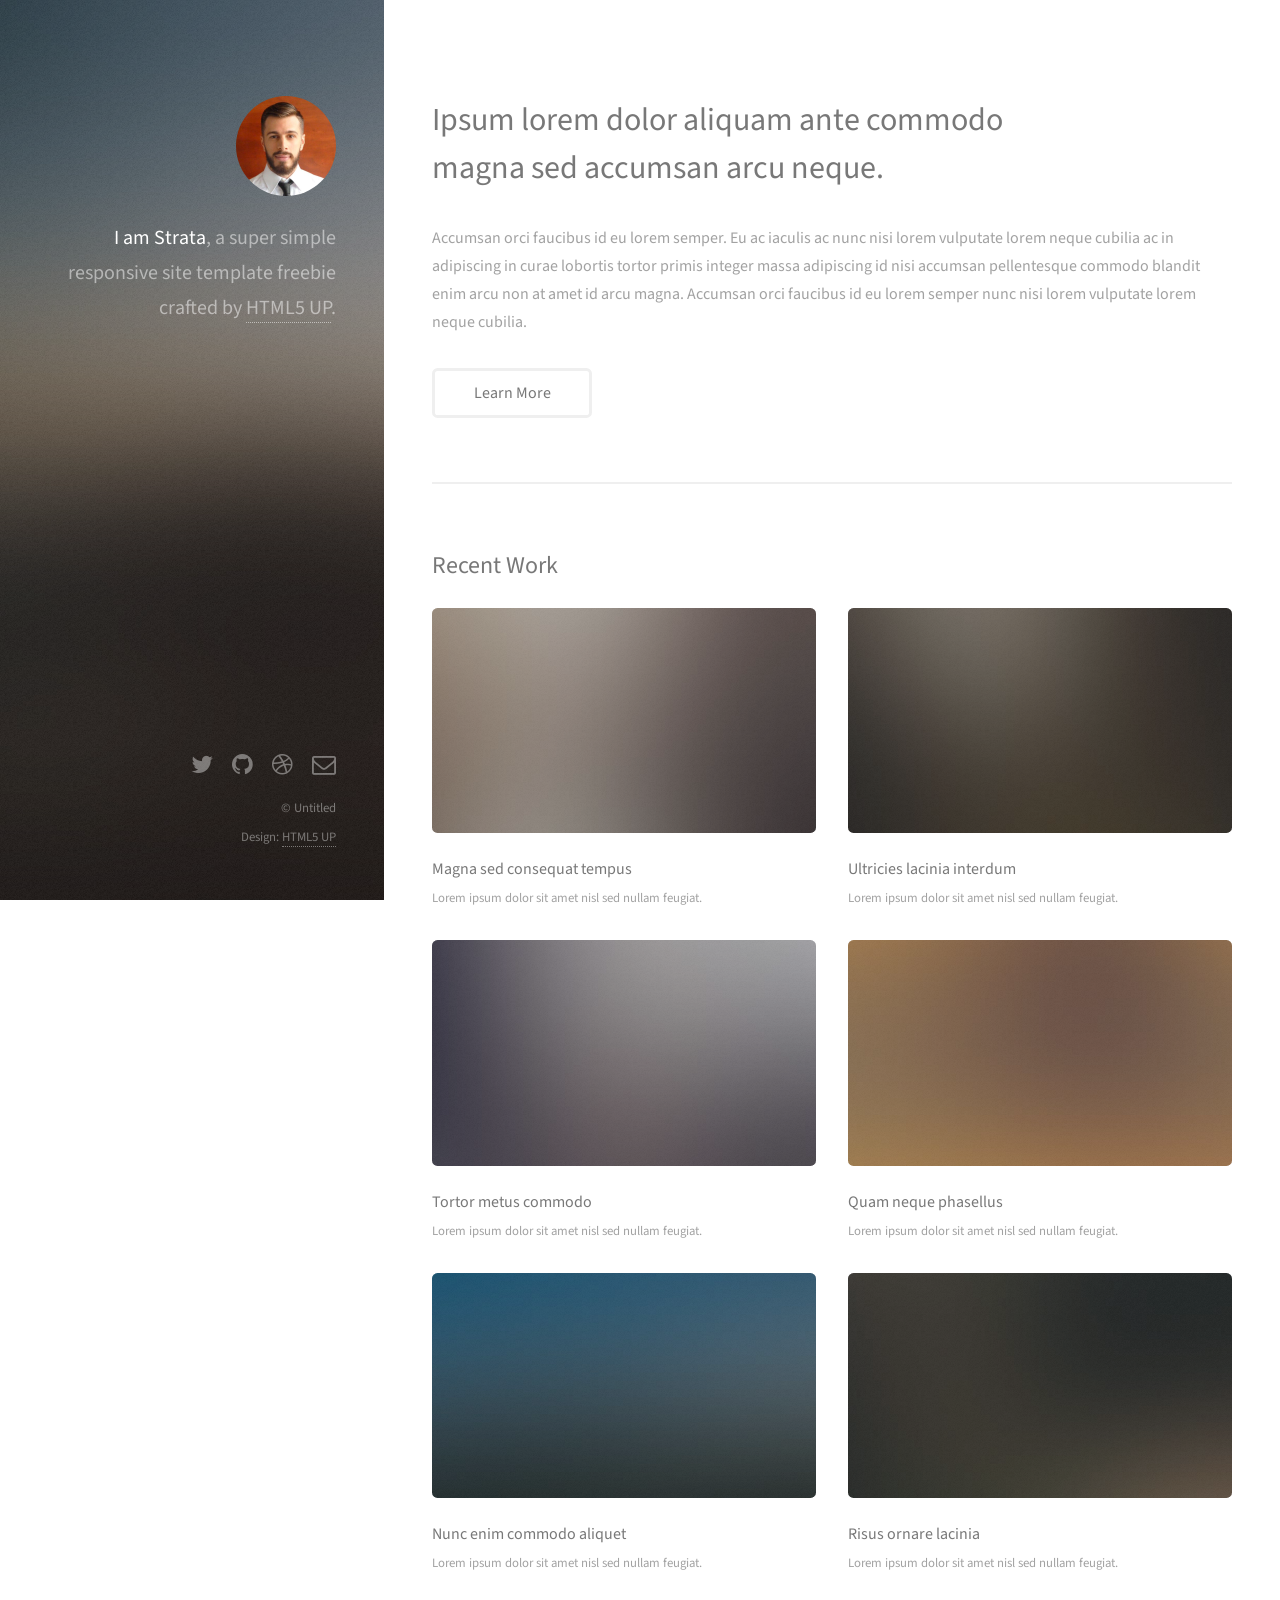
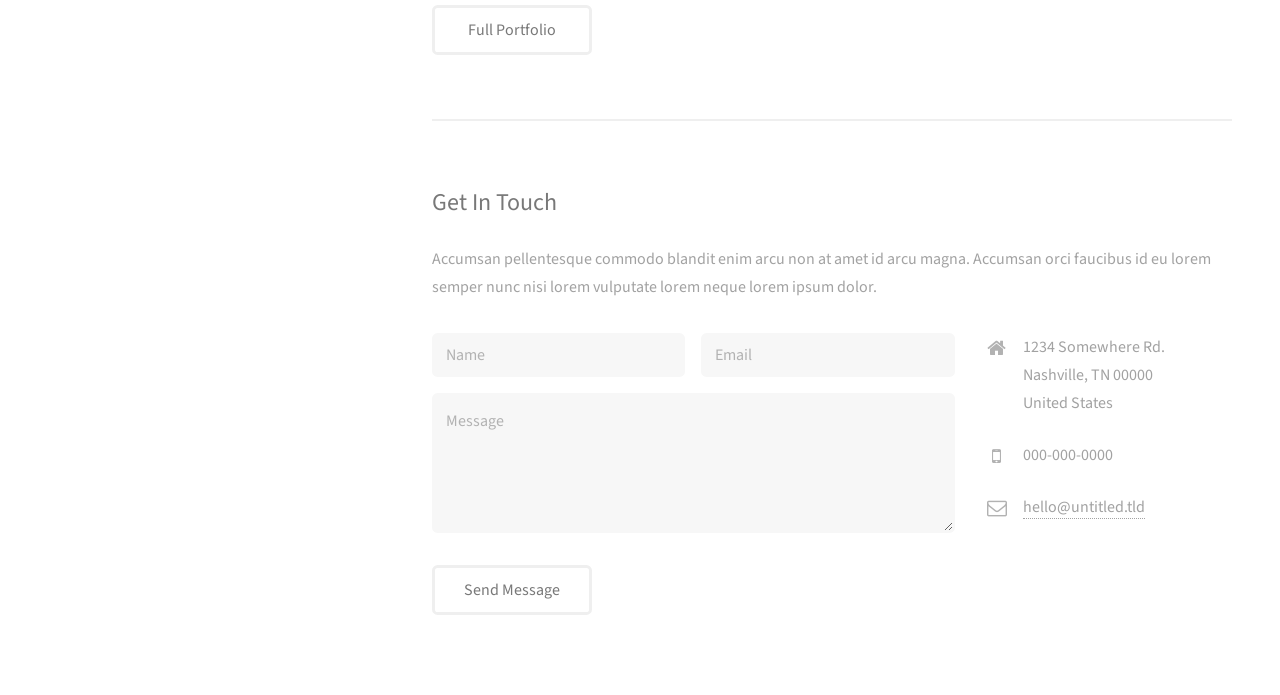
==== index.html @ 9c65900b "new" ====
<!DOCTYPE HTML>
<!--
	Strata by HTML5 UP
	html5up.net | @ajlkn
	Free for personal and commercial use under the CCA 3.0 license (html5up.net/license)
-->
<html>
	<head>
		<title>Strata by HTML5 UP</title>
		<meta charset="utf-8" />
		<meta name="viewport" content="width=device-width, initial-scale=1" />
		<!--[if lte IE 8]><script src="assets/js/ie/html5shiv.js"></script><![endif]-->
		<link rel="stylesheet" href="assets/css/main.css" />
		<!--[if lte IE 8]><link rel="stylesheet" href="assets/css/ie8.css" /><![endif]-->
	</head>
	<body id="top">

		<!-- Header -->
			<header id="header">
				<div class="inner">
					<a href="#" class="image avatar"><img src="images/avatar.jpg" alt="" /></a>
					<h1><strong>I am Strata</strong>, a super simple<br />
					responsive site template freebie<br />
					crafted by <a href="http://html5up.net">HTML5 UP</a>.</h1>
				</div>
			</header>

		<!-- Main -->
			<div id="main">

				<!-- One -->
					<section id="one">
						<header class="major">
							<h2>Ipsum lorem dolor aliquam ante commodo<br />
							magna sed accumsan arcu neque.</h2>
						</header>
						<p>Accumsan orci faucibus id eu lorem semper. Eu ac iaculis ac nunc nisi lorem vulputate lorem neque cubilia ac in adipiscing in curae lobortis tortor primis integer massa adipiscing id nisi accumsan pellentesque commodo blandit enim arcu non at amet id arcu magna. Accumsan orci faucibus id eu lorem semper nunc nisi lorem vulputate lorem neque cubilia.</p>
						<ul class="actions">
							<li><a href="#" class="button">Learn More</a></li>
						</ul>
					</section>

				<!-- Two -->
					<section id="two">
						<h2>Recent Work</h2>
						<div class="row">
							<article class="6u 12u$(xsmall) work-item">
								<a href="images/fulls/01.jpg" class="image fit thumb"><img src="images/thumbs/01.jpg" alt="" /></a>
								<h3>Magna sed consequat tempus</h3>
								<p>Lorem ipsum dolor sit amet nisl sed nullam feugiat.</p>
							</article>
							<article class="6u$ 12u$(xsmall) work-item">
								<a href="images/fulls/02.jpg" class="image fit thumb"><img src="images/thumbs/02.jpg" alt="" /></a>
								<h3>Ultricies lacinia interdum</h3>
								<p>Lorem ipsum dolor sit amet nisl sed nullam feugiat.</p>
							</article>
							<article class="6u 12u$(xsmall) work-item">
								<a href="images/fulls/03.jpg" class="image fit thumb"><img src="images/thumbs/03.jpg" alt="" /></a>
								<h3>Tortor metus commodo</h3>
								<p>Lorem ipsum dolor sit amet nisl sed nullam feugiat.</p>
							</article>
							<article class="6u$ 12u$(xsmall) work-item">
								<a href="images/fulls/04.jpg" class="image fit thumb"><img src="images/thumbs/04.jpg" alt="" /></a>
								<h3>Quam neque phasellus</h3>
								<p>Lorem ipsum dolor sit amet nisl sed nullam feugiat.</p>
							</article>
							<article class="6u 12u$(xsmall) work-item">
								<a href="images/fulls/05.jpg" class="image fit thumb"><img src="images/thumbs/05.jpg" alt="" /></a>
								<h3>Nunc enim commodo aliquet</h3>
								<p>Lorem ipsum dolor sit amet nisl sed nullam feugiat.</p>
							</article>
							<article class="6u$ 12u$(xsmall) work-item">
								<a href="images/fulls/06.jpg" class="image fit thumb"><img src="images/thumbs/06.jpg" alt="" /></a>
								<h3>Risus ornare lacinia</h3>
								<p>Lorem ipsum dolor sit amet nisl sed nullam feugiat.</p>
							</article>
						</div>
						<ul class="actions">
							<li><a href="#" class="button">Full Portfolio</a></li>
						</ul>
					</section>

				<!-- Three -->
					<section id="three">
						<h2>Get In Touch</h2>
						<p>Accumsan pellentesque commodo blandit enim arcu non at amet id arcu magna. Accumsan orci faucibus id eu lorem semper nunc nisi lorem vulputate lorem neque lorem ipsum dolor.</p>
						<div class="row">
							<div class="8u 12u$(small)">
								<form method="post" action="#">
									<div class="row uniform 50%">
										<div class="6u 12u$(xsmall)"><input type="text" name="name" id="name" placeholder="Name" /></div>
										<div class="6u$ 12u$(xsmall)"><input type="email" name="email" id="email" placeholder="Email" /></div>
										<div class="12u$"><textarea name="message" id="message" placeholder="Message" rows="4"></textarea></div>
									</div>
								</form>
								<ul class="actions">
									<li><input type="submit" value="Send Message" /></li>
								</ul>
							</div>
							<div class="4u$ 12u$(small)">
								<ul class="labeled-icons">
									<li>
										<h3 class="icon fa-home"><span class="label">Address</span></h3>
										1234 Somewhere Rd.<br />
										Nashville, TN 00000<br />
										United States
									</li>
									<li>
										<h3 class="icon fa-mobile"><span class="label">Phone</span></h3>
										000-000-0000
									</li>
									<li>
										<h3 class="icon fa-envelope-o"><span class="label">Email</span></h3>
										<a href="#">hello@untitled.tld</a>
									</li>
								</ul>
							</div>
						</div>
					</section>

				<!-- Four -->
				<!--
					<section id="four">
						<h2>Elements</h2>

						<section>
							<h4>Text</h4>
							<p>This is <b>bold</b> and this is <strong>strong</strong>. This is <i>italic</i> and this is <em>emphasized</em>.
							This is <sup>superscript</sup> text and this is <sub>subscript</sub> text.
							This is <u>underlined</u> and this is code: <code>for (;;) { ... }</code>. Finally, <a href="#">this is a link</a>.</p>
							<hr />
							<header>
								<h4>Heading with a Subtitle</h4>
								<p>Lorem ipsum dolor sit amet nullam id egestas urna aliquam</p>
							</header>
							<p>Nunc lacinia ante nunc ac lobortis. Interdum adipiscing gravida odio porttitor sem non mi integer non faucibus ornare mi ut ante amet placerat aliquet. Volutpat eu sed ante lacinia sapien lorem accumsan varius montes viverra nibh in adipiscing blandit tempus accumsan.</p>
							<header>
								<h5>Heading with a Subtitle</h5>
								<p>Lorem ipsum dolor sit amet nullam id egestas urna aliquam</p>
							</header>
							<p>Nunc lacinia ante nunc ac lobortis. Interdum adipiscing gravida odio porttitor sem non mi integer non faucibus ornare mi ut ante amet placerat aliquet. Volutpat eu sed ante lacinia sapien lorem accumsan varius montes viverra nibh in adipiscing blandit tempus accumsan.</p>
							<hr />
							<h2>Heading Level 2</h2>
							<h3>Heading Level 3</h3>
							<h4>Heading Level 4</h4>
							<h5>Heading Level 5</h5>
							<h6>Heading Level 6</h6>
							<hr />
							<h5>Blockquote</h5>
							<blockquote>Fringilla nisl. Donec accumsan interdum nisi, quis tincidunt felis sagittis eget tempus euismod. Vestibulum ante ipsum primis in faucibus vestibulum. Blandit adipiscing eu felis iaculis volutpat ac adipiscing accumsan faucibus. Vestibulum ante ipsum primis in faucibus lorem ipsum dolor sit amet nullam adipiscing eu felis.</blockquote>
							<h5>Preformatted</h5>
							<pre><code>i = 0;

while (!deck.isInOrder()) {
print 'Iteration ' + i;
deck.shuffle();
i++;
}

print 'It took ' + i + ' iterations to sort the deck.';</code></pre>
						</section>

						<section>
							<h4>Lists</h4>
							<div class="row">
								<div class="6u 12u$(xsmall)">
									<h5>Unordered</h5>
									<ul>
										<li>Dolor pulvinar etiam magna etiam.</li>
										<li>Sagittis adipiscing lorem eleifend.</li>
										<li>Felis enim feugiat dolore viverra.</li>
									</ul>
									<h5>Alternate</h5>
									<ul class="alt">
										<li>Dolor pulvinar etiam magna etiam.</li>
										<li>Sagittis adipiscing lorem eleifend.</li>
										<li>Felis enim feugiat dolore viverra.</li>
									</ul>
								</div>
								<div class="6u$ 12u$(xsmall)">
									<h5>Ordered</h5>
									<ol>
										<li>Dolor pulvinar etiam magna etiam.</li>
										<li>Etiam vel felis at lorem sed viverra.</li>
										<li>Felis enim feugiat dolore viverra.</li>
										<li>Dolor pulvinar etiam magna etiam.</li>
										<li>Etiam vel felis at lorem sed viverra.</li>
										<li>Felis enim feugiat dolore viverra.</li>
									</ol>
									<h5>Icons</h5>
									<ul class="icons">
										<li><a href="#" class="icon fa-twitter"><span class="label">Twitter</span></a></li>
										<li><a href="#" class="icon fa-facebook"><span class="label">Facebook</span></a></li>
										<li><a href="#" class="icon fa-instagram"><span class="label">Instagram</span></a></li>
										<li><a href="#" class="icon fa-github"><span class="label">Github</span></a></li>
										<li><a href="#" class="icon fa-dribbble"><span class="label">Dribbble</span></a></li>
										<li><a href="#" class="icon fa-tumblr"><span class="label">Tumblr</span></a></li>
									</ul>
								</div>
							</div>
							<h5>Actions</h5>
							<ul class="actions">
								<li><a href="#" class="button special">Default</a></li>
								<li><a href="#" class="button">Default</a></li>
							</ul>
							<ul class="actions small">
								<li><a href="#" class="button special small">Small</a></li>
								<li><a href="#" class="button small">Small</a></li>
							</ul>
							<div class="row">
								<div class="6u 12u$(small)">
									<ul class="actions vertical">
										<li><a href="#" class="button special">Default</a></li>
										<li><a href="#" class="button">Default</a></li>
									</ul>
								</div>
								<div class="6u$ 12u$(small)">
									<ul class="actions vertical small">
										<li><a href="#" class="button special small">Small</a></li>
										<li><a href="#" class="button small">Small</a></li>
									</ul>
								</div>
								<div class="6u 12u$(small)">
									<ul class="actions vertical">
										<li><a href="#" class="button special fit">Default</a></li>
										<li><a href="#" class="button fit">Default</a></li>
									</ul>
								</div>
								<div class="6u$ 12u$(small)">
									<ul class="actions vertical small">
										<li><a href="#" class="button special small fit">Small</a></li>
										<li><a href="#" class="button small fit">Small</a></li>
									</ul>
								</div>
							</div>
						</section>

						<section>
							<h4>Table</h4>
							<h5>Default</h5>
							<div class="table-wrapper">
								<table>
									<thead>
										<tr>
											<th>Name</th>
											<th>Description</th>
											<th>Price</th>
										</tr>
									</thead>
									<tbody>
										<tr>
											<td>Item One</td>
											<td>Ante turpis integer aliquet porttitor.</td>
											<td>29.99</td>
										</tr>
										<tr>
											<td>Item Two</td>
											<td>Vis ac commodo adipiscing arcu aliquet.</td>
											<td>19.99</td>
										</tr>
										<tr>
											<td>Item Three</td>
											<td> Morbi faucibus arcu accumsan lorem.</td>
											<td>29.99</td>
										</tr>
										<tr>
											<td>Item Four</td>
											<td>Vitae integer tempus condimentum.</td>
											<td>19.99</td>
										</tr>
										<tr>
											<td>Item Five</td>
											<td>Ante turpis integer aliquet porttitor.</td>
											<td>29.99</td>
										</tr>
									</tbody>
									<tfoot>
										<tr>
											<td colspan="2"></td>
											<td>100.00</td>
										</tr>
									</tfoot>
								</table>
							</div>

							<h5>Alternate</h5>
							<div class="table-wrapper">
								<table class="alt">
									<thead>
										<tr>
											<th>Name</th>
											<th>Description</th>
											<th>Price</th>
										</tr>
									</thead>
									<tbody>
										<tr>
											<td>Item One</td>
											<td>Ante turpis integer aliquet porttitor.</td>
											<td>29.99</td>
										</tr>
										<tr>
											<td>Item Two</td>
											<td>Vis ac commodo adipiscing arcu aliquet.</td>
											<td>19.99</td>
										</tr>
										<tr>
											<td>Item Three</td>
											<td> Morbi faucibus arcu accumsan lorem.</td>
											<td>29.99</td>
										</tr>
										<tr>
											<td>Item Four</td>
											<td>Vitae integer tempus condimentum.</td>
											<td>19.99</td>
										</tr>
										<tr>
											<td>Item Five</td>
											<td>Ante turpis integer aliquet porttitor.</td>
											<td>29.99</td>
										</tr>
									</tbody>
									<tfoot>
										<tr>
											<td colspan="2"></td>
											<td>100.00</td>
										</tr>
									</tfoot>
								</table>
							</div>
						</section>

						<section>
							<h4>Buttons</h4>
							<ul class="actions">
								<li><a href="#" class="button special">Special</a></li>
								<li><a href="#" class="button">Default</a></li>
							</ul>
							<ul class="actions">
								<li><a href="#" class="button big">Big</a></li>
								<li><a href="#" class="button">Default</a></li>
								<li><a href="#" class="button small">Small</a></li>
							</ul>
							<ul class="actions fit">
								<li><a href="#" class="button special fit">Fit</a></li>
								<li><a href="#" class="button fit">Fit</a></li>
							</ul>
							<ul class="actions fit small">
								<li><a href="#" class="button special fit small">Fit + Small</a></li>
								<li><a href="#" class="button fit small">Fit + Small</a></li>
							</ul>
							<ul class="actions">
								<li><a href="#" class="button special icon fa-download">Icon</a></li>
								<li><a href="#" class="button icon fa-download">Icon</a></li>
							</ul>
							<ul class="actions">
								<li><span class="button special disabled">Special</span></li>
								<li><span class="button disabled">Default</span></li>
							</ul>
						</section>

						<section>
							<h4>Form</h4>
							<form method="post" action="#">
								<div class="row uniform 50%">
									<div class="6u 12u$(xsmall)">
										<input type="text" name="demo-name" id="demo-name" value="" placeholder="Name" />
									</div>
									<div class="6u$ 12u$(xsmall)">
										<input type="email" name="demo-email" id="demo-email" value="" placeholder="Email" />
									</div>
									<div class="12u$">
										<div class="select-wrapper">
											<select name="demo-category" id="demo-category">
												<option value="">- Category -</option>
												<option value="1">Manufacturing</option>
												<option value="1">Shipping</option>
												<option value="1">Administration</option>
												<option value="1">Human Resources</option>
											</select>
										</div>
									</div>
									<div class="4u 12u$(small)">
										<input type="radio" id="demo-priority-low" name="demo-priority" checked>
										<label for="demo-priority-low">Low Priority</label>
									</div>
									<div class="4u 12u$(small)">
										<input type="radio" id="demo-priority-normal" name="demo-priority">
										<label for="demo-priority-normal">Normal Priority</label>
									</div>
									<div class="4u$ 12u(small)">
										<input type="radio" id="demo-priority-high" name="demo-priority">
										<label for="demo-priority-high">High Priority</label>
									</div>
									<div class="6u 12u$(small)">
										<input type="checkbox" id="demo-copy" name="demo-copy">
										<label for="demo-copy">Email me a copy of this message</label>
									</div>
									<div class="6u$ 12u$(small)">
										<input type="checkbox" id="demo-human" name="demo-human" checked>
										<label for="demo-human">I am a human and not a robot</label>
									</div>
									<div class="12u$">
										<textarea name="demo-message" id="demo-message" placeholder="Enter your message" rows="6"></textarea>
									</div>
									<div class="12u$">
										<ul class="actions">
											<li><input type="submit" value="Send Message" class="special" /></li>
											<li><input type="reset" value="Reset" /></li>
										</ul>
									</div>
								</div>
							</form>
						</section>

						<section>
							<h4>Image</h4>
							<h5>Fit</h5>
							<div class="box alt">
								<div class="row 50% uniform">
									<div class="12u$"><span class="image fit"><img src="images/fulls/05.jpg" alt="" /></span></div>
									<div class="4u"><span class="image fit"><img src="images/thumbs/01.jpg" alt="" /></span></div>
									<div class="4u"><span class="image fit"><img src="images/thumbs/02.jpg" alt="" /></span></div>
									<div class="4u$"><span class="image fit"><img src="images/thumbs/03.jpg" alt="" /></span></div>
									<div class="4u"><span class="image fit"><img src="images/thumbs/04.jpg" alt="" /></span></div>
									<div class="4u"><span class="image fit"><img src="images/thumbs/05.jpg" alt="" /></span></div>
									<div class="4u$"><span class="image fit"><img src="images/thumbs/06.jpg" alt="" /></span></div>
									<div class="4u"><span class="image fit"><img src="images/thumbs/03.jpg" alt="" /></span></div>
									<div class="4u"><span class="image fit"><img src="images/thumbs/02.jpg" alt="" /></span></div>
									<div class="4u$"><span class="image fit"><img src="images/thumbs/01.jpg" alt="" /></span></div>
								</div>
							</div>
							<h5>Left &amp; Right</h5>
							<p><span class="image left"><img src="images/avatar.jpg" alt="" /></span>Fringilla nisl. Donec accumsan interdum nisi, quis tincidunt felis sagittis eget. tempus euismod. Vestibulum ante ipsum primis in faucibus vestibulum. Blandit adipiscing eu felis iaculis volutpat ac adipiscing accumsan eu faucibus. Integer ac pellentesque praesent tincidunt felis sagittis eget. tempus euismod. Vestibulum ante ipsum primis in faucibus vestibulum. Blandit adipiscing eu felis iaculis volutpat ac adipiscing accumsan eu faucibus. Integer ac pellentesque praesent. Donec accumsan interdum nisi, quis tincidunt felis sagittis eget. tempus euismod. Vestibulum ante ipsum primis in faucibus vestibulum. Blandit adipiscing eu felis iaculis volutpat ac adipiscing accumsan eu faucibus. Integer ac pellentesque praesent tincidunt felis sagittis eget. tempus euismod. Vestibulum ante ipsum primis in faucibus vestibulum. Blandit adipiscing eu felis iaculis volutpat ac adipiscing accumsan eu faucibus. Integer ac pellentesque praesent.</p>
							<p><span class="image right"><img src="images/avatar.jpg" alt="" /></span>Fringilla nisl. Donec accumsan interdum nisi, quis tincidunt felis sagittis eget. tempus euismod. Vestibulum ante ipsum primis in faucibus vestibulum. Blandit adipiscing eu felis iaculis volutpat ac adipiscing accumsan eu faucibus. Integer ac pellentesque praesent tincidunt felis sagittis eget. tempus euismod. Vestibulum ante ipsum primis in faucibus vestibulum. Blandit adipiscing eu felis iaculis volutpat ac adipiscing accumsan eu faucibus. Integer ac pellentesque praesent. Donec accumsan interdum nisi, quis tincidunt felis sagittis eget. tempus euismod. Vestibulum ante ipsum primis in faucibus vestibulum. Blandit adipiscing eu felis iaculis volutpat ac adipiscing accumsan eu faucibus. Integer ac pellentesque praesent tincidunt felis sagittis eget. tempus euismod. Vestibulum ante ipsum primis in faucibus vestibulum. Blandit adipiscing eu felis iaculis volutpat ac adipiscing accumsan eu faucibus. Integer ac pellentesque praesent.</p>
						</section>

					</section>
				-->

			</div>

		<!-- Footer -->
			<footer id="footer">
				<div class="inner">
					<ul class="icons">
						<li><a href="#" class="icon fa-twitter"><span class="label">Twitter</span></a></li>
						<li><a href="#" class="icon fa-github"><span class="label">Github</span></a></li>
						<li><a href="#" class="icon fa-dribbble"><span class="label">Dribbble</span></a></li>
						<li><a href="#" class="icon fa-envelope-o"><span class="label">Email</span></a></li>
					</ul>
					<ul class="copyright">
						<li>&copy; Untitled</li><li>Design: <a href="http://html5up.net">HTML5 UP</a></li>
					</ul>
				</div>
			</footer>

		<!-- Scripts -->
			<script src="assets/js/jquery.min.js"></script>
			<script src="assets/js/jquery.poptrox.min.js"></script>
			<script src="assets/js/skel.min.js"></script>
			<script src="assets/js/util.js"></script>
			<!--[if lte IE 8]><script src="assets/js/ie/respond.min.js"></script><![endif]-->
			<script src="assets/js/main.js"></script>

	</body>
</html>
---- assets/css/main.css ----
@import url("font-awesome.min.css");
@import url("https://fonts.googleapis.com/css?family=Source+Sans+Pro:400,400italic");

/*
	Strata by HTML5 UP
	html5up.net | @ajlkn
	Free for personal and commercial use under the CCA 3.0 license (html5up.net/license)
*/

/* Reset */

	html, body, div, span, applet, object, iframe, h1, h2, h3, h4, h5, h6, p, blockquote, pre, a, abbr, acronym, address, big, cite, code, del, dfn, em, img, ins, kbd, q, s, samp, small, strike, strong, sub, sup, tt, var, b, u, i, center, dl, dt, dd, ol, ul, li, fieldset, form, label, legend, table, caption, tbody, tfoot, thead, tr, th, td, article, aside, canvas, details, embed, figure, figcaption, footer, header, hgroup, menu, nav, output, ruby, section, summary, time, mark, audio, video {
		margin: 0;
		padding: 0;
		border: 0;
		font-size: 100%;
		font: inherit;
		vertical-align: baseline;
	}

	article, aside, details, figcaption, figure, footer, header, hgroup, menu, nav, section {
		display: block;
	}

	body {
		line-height: 1;
	}

	ol, ul {
		list-style: none;
	}

	blockquote, q {
		quotes: none;
	}

	blockquote:before, blockquote:after, q:before, q:after {
		content: '';
		content: none;
	}

	table {
		border-collapse: collapse;
		border-spacing: 0;
	}

	body {
		-webkit-text-size-adjust: none;
	}

/* Box Model */

	*, *:before, *:after {
		-moz-box-sizing: border-box;
		-webkit-box-sizing: border-box;
		box-sizing: border-box;
	}

/* Containers */

	.container {
		margin-left: auto;
		margin-right: auto;
	}

	.container.\31 25\25 {
		width: 100%;
		max-width: 1200px;
		min-width: 960px;
	}

	.container.\37 5\25 {
		width: 720px;
	}

	.container.\35 0\25 {
		width: 480px;
	}

	.container.\32 5\25 {
		width: 240px;
	}

	.container {
		width: 960px;
	}

	@media screen and (max-width: 1800px) {

		.container.\31 25\25 {
			width: 100%;
			max-width: 1200px;
			min-width: 960px;
		}

		.container.\37 5\25 {
			width: 720px;
		}

		.container.\35 0\25 {
			width: 480px;
		}

		.container.\32 5\25 {
			width: 240px;
		}

		.container {
			width: 960px;
		}

	}

	@media screen and (max-width: 1280px) {

		.container.\31 25\25 {
			width: 100%;
			max-width: 1200px;
			min-width: 960px;
		}

		.container.\37 5\25 {
			width: 720px;
		}

		.container.\35 0\25 {
			width: 480px;
		}

		.container.\32 5\25 {
			width: 240px;
		}

		.container {
			width: 960px;
		}

	}

	@media screen and (max-width: 980px) {

		.container.\31 25\25 {
			width: 100%;
			max-width: 1200px;
			min-width: 960px;
		}

		.container.\37 5\25 {
			width: 720px;
		}

		.container.\35 0\25 {
			width: 480px;
		}

		.container.\32 5\25 {
			width: 240px;
		}

		.container {
			width: 960px;
		}

	}

	@media screen and (max-width: 736px) {

		.container.\31 25\25 {
			width: 100%;
			max-width: 1200px;
			min-width: 960px;
		}

		.container.\37 5\25 {
			width: 720px;
		}

		.container.\35 0\25 {
			width: 480px;
		}

		.container.\32 5\25 {
			width: 240px;
		}

		.container {
			width: 960px;
		}

	}

	@media screen and (max-width: 480px) {

		.container.\31 25\25 {
			width: 100%;
			max-width: 1200px;
			min-width: 960px;
		}

		.container.\37 5\25 {
			width: 720px;
		}

		.container.\35 0\25 {
			width: 480px;
		}

		.container.\32 5\25 {
			width: 240px;
		}

		.container {
			width: 960px;
		}

	}

/* Grid */

	.row {
		border-bottom: solid 1px transparent;
		-moz-box-sizing: border-box;
		-webkit-box-sizing: border-box;
		box-sizing: border-box;
	}

	.row > * {
		float: left;
		-moz-box-sizing: border-box;
		-webkit-box-sizing: border-box;
		box-sizing: border-box;
	}

	.row:after, .row:before {
		content: '';
		display: block;
		clear: both;
		height: 0;
	}

	.row.uniform > * > :first-child {
		margin-top: 0;
	}

	.row.uniform > * > :last-child {
		margin-bottom: 0;
	}

	.row.\30 \25 > * {
		padding: 0 0 0 0em;
	}

	.row.\30 \25 {
		margin: 0 0 -1px 0em;
	}

	.row.uniform.\30 \25 > * {
		padding: 0em 0 0 0em;
	}

	.row.uniform.\30 \25 {
		margin: 0em 0 -1px 0em;
	}

	.row > * {
		padding: 0 0 0 2.5em;
	}

	.row {
		margin: 0 0 -1px -2.5em;
	}

	.row.uniform > * {
		padding: 2.5em 0 0 2.5em;
	}

	.row.uniform {
		margin: -2.5em 0 -1px -2.5em;
	}

	.row.\32 00\25 > * {
		padding: 0 0 0 5em;
	}

	.row.\32 00\25 {
		margin: 0 0 -1px -5em;
	}

	.row.uniform.\32 00\25 > * {
		padding: 5em 0 0 5em;
	}

	.row.uniform.\32 00\25 {
		margin: -5em 0 -1px -5em;
	}

	.row.\31 50\25 > * {
		padding: 0 0 0 3.75em;
	}

	.row.\31 50\25 {
		margin: 0 0 -1px -3.75em;
	}

	.row.uniform.\31 50\25 > * {
		padding: 3.75em 0 0 3.75em;
	}

	.row.uniform.\31 50\25 {
		margin: -3.75em 0 -1px -3.75em;
	}

	.row.\35 0\25 > * {
		padding: 0 0 0 1.25em;
	}

	.row.\35 0\25 {
		margin: 0 0 -1px -1.25em;
	}

	.row.uniform.\35 0\25 > * {
		padding: 1.25em 0 0 1.25em;
	}

	.row.uniform.\35 0\25 {
		margin: -1.25em 0 -1px -1.25em;
	}

	.row.\32 5\25 > * {
		padding: 0 0 0 0.625em;
	}

	.row.\32 5\25 {
		margin: 0 0 -1px -0.625em;
	}

	.row.uniform.\32 5\25 > * {
		padding: 0.625em 0 0 0.625em;
	}

	.row.uniform.\32 5\25 {
		margin: -0.625em 0 -1px -0.625em;
	}

	.\31 2u, .\31 2u\24 {
		width: 100%;
		clear: none;
		margin-left: 0;
	}

	.\31 1u, .\31 1u\24 {
		width: 91.6666666667%;
		clear: none;
		margin-left: 0;
	}

	.\31 0u, .\31 0u\24 {
		width: 83.3333333333%;
		clear: none;
		margin-left: 0;
	}

	.\39 u, .\39 u\24 {
		width: 75%;
		clear: none;
		margin-left: 0;
	}

	.\38 u, .\38 u\24 {
		width: 66.6666666667%;
		clear: none;
		margin-left: 0;
	}

	.\37 u, .\37 u\24 {
		width: 58.3333333333%;
		clear: none;
		margin-left: 0;
	}

	.\36 u, .\36 u\24 {
		width: 50%;
		clear: none;
		margin-left: 0;
	}

	.\35 u, .\35 u\24 {
		width: 41.6666666667%;
		clear: none;
		margin-left: 0;
	}

	.\34 u, .\34 u\24 {
		width: 33.3333333333%;
		clear: none;
		margin-left: 0;
	}

	.\33 u, .\33 u\24 {
		width: 25%;
		clear: none;
		margin-left: 0;
	}

	.\32 u, .\32 u\24 {
		width: 16.6666666667%;
		clear: none;
		margin-left: 0;
	}

	.\31 u, .\31 u\24 {
		width: 8.3333333333%;
		clear: none;
		margin-left: 0;
	}

	.\31 2u\24 + *,
	.\31 1u\24 + *,
	.\31 0u\24 + *,
	.\39 u\24 + *,
	.\38 u\24 + *,
	.\37 u\24 + *,
	.\36 u\24 + *,
	.\35 u\24 + *,
	.\34 u\24 + *,
	.\33 u\24 + *,
	.\32 u\24 + *,
	.\31 u\24 + * {
		clear: left;
	}

	.\-11u {
		margin-left: 91.66667%;
	}

	.\-10u {
		margin-left: 83.33333%;
	}

	.\-9u {
		margin-left: 75%;
	}

	.\-8u {
		margin-left: 66.66667%;
	}

	.\-7u {
		margin-left: 58.33333%;
	}

	.\-6u {
		margin-left: 50%;
	}

	.\-5u {
		margin-left: 41.66667%;
	}

	.\-4u {
		margin-left: 33.33333%;
	}

	.\-3u {
		margin-left: 25%;
	}

	.\-2u {
		margin-left: 16.66667%;
	}

	.\-1u {
		margin-left: 8.33333%;
	}

	@media screen and (max-width: 1800px) {

		.row > * {
			padding: 0 0 0 2.5em;
		}

		.row {
			margin: 0 0 -1px -2.5em;
		}

		.row.uniform > * {
			padding: 2.5em 0 0 2.5em;
		}

		.row.uniform {
			margin: -2.5em 0 -1px -2.5em;
		}

		.row.\32 00\25 > * {
			padding: 0 0 0 5em;
		}

		.row.\32 00\25 {
			margin: 0 0 -1px -5em;
		}

		.row.uniform.\32 00\25 > * {
			padding: 5em 0 0 5em;
		}

		.row.uniform.\32 00\25 {
			margin: -5em 0 -1px -5em;
		}

		.row.\31 50\25 > * {
			padding: 0 0 0 3.75em;
		}

		.row.\31 50\25 {
			margin: 0 0 -1px -3.75em;
		}

		.row.uniform.\31 50\25 > * {
			padding: 3.75em 0 0 3.75em;
		}

		.row.uniform.\31 50\25 {
			margin: -3.75em 0 -1px -3.75em;
		}

		.row.\35 0\25 > * {
			padding: 0 0 0 1.25em;
		}

		.row.\35 0\25 {
			margin: 0 0 -1px -1.25em;
		}

		.row.uniform.\35 0\25 > * {
			padding: 1.25em 0 0 1.25em;
		}

		.row.uniform.\35 0\25 {
			margin: -1.25em 0 -1px -1.25em;
		}

		.row.\32 5\25 > * {
			padding: 0 0 0 0.625em;
		}

		.row.\32 5\25 {
			margin: 0 0 -1px -0.625em;
		}

		.row.uniform.\32 5\25 > * {
			padding: 0.625em 0 0 0.625em;
		}

		.row.uniform.\32 5\25 {
			margin: -0.625em 0 -1px -0.625em;
		}

		.\31 2u\28xlarge\29, .\31 2u\24\28xlarge\29 {
			width: 100%;
			clear: none;
			margin-left: 0;
		}

		.\31 1u\28xlarge\29, .\31 1u\24\28xlarge\29 {
			width: 91.6666666667%;
			clear: none;
			margin-left: 0;
		}

		.\31 0u\28xlarge\29, .\31 0u\24\28xlarge\29 {
			width: 83.3333333333%;
			clear: none;
			margin-left: 0;
		}

		.\39 u\28xlarge\29, .\39 u\24\28xlarge\29 {
			width: 75%;
			clear: none;
			margin-left: 0;
		}

		.\38 u\28xlarge\29, .\38 u\24\28xlarge\29 {
			width: 66.6666666667%;
			clear: none;
			margin-left: 0;
		}

		.\37 u\28xlarge\29, .\37 u\24\28xlarge\29 {
			width: 58.3333333333%;
			clear: none;
			margin-left: 0;
		}

		.\36 u\28xlarge\29, .\36 u\24\28xlarge\29 {
			width: 50%;
			clear: none;
			margin-left: 0;
		}

		.\35 u\28xlarge\29, .\35 u\24\28xlarge\29 {
			width: 41.6666666667%;
			clear: none;
			margin-left: 0;
		}

		.\34 u\28xlarge\29, .\34 u\24\28xlarge\29 {
			width: 33.3333333333%;
			clear: none;
			margin-left: 0;
		}

		.\33 u\28xlarge\29, .\33 u\24\28xlarge\29 {
			width: 25%;
			clear: none;
			margin-left: 0;
		}

		.\32 u\28xlarge\29, .\32 u\24\28xlarge\29 {
			width: 16.6666666667%;
			clear: none;
			margin-left: 0;
		}

		.\31 u\28xlarge\29, .\31 u\24\28xlarge\29 {
			width: 8.3333333333%;
			clear: none;
			margin-left: 0;
		}

		.\31 2u\24\28xlarge\29 + *,
		.\31 1u\24\28xlarge\29 + *,
		.\31 0u\24\28xlarge\29 + *,
		.\39 u\24\28xlarge\29 + *,
		.\38 u\24\28xlarge\29 + *,
		.\37 u\24\28xlarge\29 + *,
		.\36 u\24\28xlarge\29 + *,
		.\35 u\24\28xlarge\29 + *,
		.\34 u\24\28xlarge\29 + *,
		.\33 u\24\28xlarge\29 + *,
		.\32 u\24\28xlarge\29 + *,
		.\31 u\24\28xlarge\29 + * {
			clear: left;
		}

		.\-11u\28xlarge\29 {
			margin-left: 91.66667%;
		}

		.\-10u\28xlarge\29 {
			margin-left: 83.33333%;
		}

		.\-9u\28xlarge\29 {
			margin-left: 75%;
		}

		.\-8u\28xlarge\29 {
			margin-left: 66.66667%;
		}

		.\-7u\28xlarge\29 {
			margin-left: 58.33333%;
		}

		.\-6u\28xlarge\29 {
			margin-left: 50%;
		}

		.\-5u\28xlarge\29 {
			margin-left: 41.66667%;
		}

		.\-4u\28xlarge\29 {
			margin-left: 33.33333%;
		}

		.\-3u\28xlarge\29 {
			margin-left: 25%;
		}

		.\-2u\28xlarge\29 {
			margin-left: 16.66667%;
		}

		.\-1u\28xlarge\29 {
			margin-left: 8.33333%;
		}

	}

	@media screen and (max-width: 1280px) {

		.row > * {
			padding: 0 0 0 2em;
		}

		.row {
			margin: 0 0 -1px -2em;
		}

		.row.uniform > * {
			padding: 2em 0 0 2em;
		}

		.row.uniform {
			margin: -2em 0 -1px -2em;
		}

		.row.\32 00\25 > * {
			padding: 0 0 0 4em;
		}

		.row.\32 00\25 {
			margin: 0 0 -1px -4em;
		}

		.row.uniform.\32 00\25 > * {
			padding: 4em 0 0 4em;
		}

		.row.uniform.\32 00\25 {
			margin: -4em 0 -1px -4em;
		}

		.row.\31 50\25 > * {
			padding: 0 0 0 3em;
		}

		.row.\31 50\25 {
			margin: 0 0 -1px -3em;
		}

		.row.uniform.\31 50\25 > * {
			padding: 3em 0 0 3em;
		}

		.row.uniform.\31 50\25 {
			margin: -3em 0 -1px -3em;
		}

		.row.\35 0\25 > * {
			padding: 0 0 0 1em;
		}

		.row.\35 0\25 {
			margin: 0 0 -1px -1em;
		}

		.row.uniform.\35 0\25 > * {
			padding: 1em 0 0 1em;
		}

		.row.uniform.\35 0\25 {
			margin: -1em 0 -1px -1em;
		}

		.row.\32 5\25 > * {
			padding: 0 0 0 0.5em;
		}

		.row.\32 5\25 {
			margin: 0 0 -1px -0.5em;
		}

		.row.uniform.\32 5\25 > * {
			padding: 0.5em 0 0 0.5em;
		}

		.row.uniform.\32 5\25 {
			margin: -0.5em 0 -1px -0.5em;
		}

		.\31 2u\28large\29, .\31 2u\24\28large\29 {
			width: 100%;
			clear: none;
			margin-left: 0;
		}

		.\31 1u\28large\29, .\31 1u\24\28large\29 {
			width: 91.6666666667%;
			clear: none;
			margin-left: 0;
		}

		.\31 0u\28large\29, .\31 0u\24\28large\29 {
			width: 83.3333333333%;
			clear: none;
			margin-left: 0;
		}

		.\39 u\28large\29, .\39 u\24\28large\29 {
			width: 75%;
			clear: none;
			margin-left: 0;
		}

		.\38 u\28large\29, .\38 u\24\28large\29 {
			width: 66.6666666667%;
			clear: none;
			margin-left: 0;
		}

		.\37 u\28large\29, .\37 u\24\28large\29 {
			width: 58.3333333333%;
			clear: none;
			margin-left: 0;
		}

		.\36 u\28large\29, .\36 u\24\28large\29 {
			width: 50%;
			clear: none;
			margin-left: 0;
		}

		.\35 u\28large\29, .\35 u\24\28large\29 {
			width: 41.6666666667%;
			clear: none;
			margin-left: 0;
		}

		.\34 u\28large\29, .\34 u\24\28large\29 {
			width: 33.3333333333%;
			clear: none;
			margin-left: 0;
		}

		.\33 u\28large\29, .\33 u\24\28large\29 {
			width: 25%;
			clear: none;
			margin-left: 0;
		}

		.\32 u\28large\29, .\32 u\24\28large\29 {
			width: 16.6666666667%;
			clear: none;
			margin-left: 0;
		}

		.\31 u\28large\29, .\31 u\24\28large\29 {
			width: 8.3333333333%;
			clear: none;
			margin-left: 0;
		}

		.\31 2u\24\28large\29 + *,
		.\31 1u\24\28large\29 + *,
		.\31 0u\24\28large\29 + *,
		.\39 u\24\28large\29 + *,
		.\38 u\24\28large\29 + *,
		.\37 u\24\28large\29 + *,
		.\36 u\24\28large\29 + *,
		.\35 u\24\28large\29 + *,
		.\34 u\24\28large\29 + *,
		.\33 u\24\28large\29 + *,
		.\32 u\24\28large\29 + *,
		.\31 u\24\28large\29 + * {
			clear: left;
		}

		.\-11u\28large\29 {
			margin-left: 91.66667%;
		}

		.\-10u\28large\29 {
			margin-left: 83.33333%;
		}

		.\-9u\28large\29 {
			margin-left: 75%;
		}

		.\-8u\28large\29 {
			margin-left: 66.66667%;
		}

		.\-7u\28large\29 {
			margin-left: 58.33333%;
		}

		.\-6u\28large\29 {
			margin-left: 50%;
		}

		.\-5u\28large\29 {
			margin-left: 41.66667%;
		}

		.\-4u\28large\29 {
			margin-left: 33.33333%;
		}

		.\-3u\28large\29 {
			margin-left: 25%;
		}

		.\-2u\28large\29 {
			margin-left: 16.66667%;
		}

		.\-1u\28large\29 {
			margin-left: 8.33333%;
		}

	}

	@media screen and (max-width: 980px) {

		.row > * {
			padding: 0 0 0 2em;
		}

		.row {
			margin: 0 0 -1px -2em;
		}

		.row.uniform > * {
			padding: 2em 0 0 2em;
		}

		.row.uniform {
			margin: -2em 0 -1px -2em;
		}

		.row.\32 00\25 > * {
			padding: 0 0 0 4em;
		}

		.row.\32 00\25 {
			margin: 0 0 -1px -4em;
		}

		.row.uniform.\32 00\25 > * {
			padding: 4em 0 0 4em;
		}

		.row.uniform.\32 00\25 {
			margin: -4em 0 -1px -4em;
		}

		.row.\31 50\25 > * {
			padding: 0 0 0 3em;
		}

		.row.\31 50\25 {
			margin: 0 0 -1px -3em;
		}

		.row.uniform.\31 50\25 > * {
			padding: 3em 0 0 3em;
		}

		.row.uniform.\31 50\25 {
			margin: -3em 0 -1px -3em;
		}

		.row.\35 0\25 > * {
			padding: 0 0 0 1em;
		}

		.row.\35 0\25 {
			margin: 0 0 -1px -1em;
		}

		.row.uniform.\35 0\25 > * {
			padding: 1em 0 0 1em;
		}

		.row.uniform.\35 0\25 {
			margin: -1em 0 -1px -1em;
		}

		.row.\32 5\25 > * {
			padding: 0 0 0 0.5em;
		}

		.row.\32 5\25 {
			margin: 0 0 -1px -0.5em;
		}

		.row.uniform.\32 5\25 > * {
			padding: 0.5em 0 0 0.5em;
		}

		.row.uniform.\32 5\25 {
			margin: -0.5em 0 -1px -0.5em;
		}

		.\31 2u\28medium\29, .\31 2u\24\28medium\29 {
			width: 100%;
			clear: none;
			margin-left: 0;
		}

		.\31 1u\28medium\29, .\31 1u\24\28medium\29 {
			width: 91.6666666667%;
			clear: none;
			margin-left: 0;
		}

		.\31 0u\28medium\29, .\31 0u\24\28medium\29 {
			width: 83.3333333333%;
			clear: none;
			margin-left: 0;
		}

		.\39 u\28medium\29, .\39 u\24\28medium\29 {
			width: 75%;
			clear: none;
			margin-left: 0;
		}

		.\38 u\28medium\29, .\38 u\24\28medium\29 {
			width: 66.6666666667%;
			clear: none;
			margin-left: 0;
		}

		.\37 u\28medium\29, .\37 u\24\28medium\29 {
			width: 58.3333333333%;
			clear: none;
			margin-left: 0;
		}

		.\36 u\28medium\29, .\36 u\24\28medium\29 {
			width: 50%;
			clear: none;
			margin-left: 0;
		}

		.\35 u\28medium\29, .\35 u\24\28medium\29 {
			width: 41.6666666667%;
			clear: none;
			margin-left: 0;
		}

		.\34 u\28medium\29, .\34 u\24\28medium\29 {
			width: 33.3333333333%;
			clear: none;
			margin-left: 0;
		}

		.\33 u\28medium\29, .\33 u\24\28medium\29 {
			width: 25%;
			clear: none;
			margin-left: 0;
		}

		.\32 u\28medium\29, .\32 u\24\28medium\29 {
			width: 16.6666666667%;
			clear: none;
			margin-left: 0;
		}

		.\31 u\28medium\29, .\31 u\24\28medium\29 {
			width: 8.3333333333%;
			clear: none;
			margin-left: 0;
		}

		.\31 2u\24\28medium\29 + *,
		.\31 1u\24\28medium\29 + *,
		.\31 0u\24\28medium\29 + *,
		.\39 u\24\28medium\29 + *,
		.\38 u\24\28medium\29 + *,
		.\37 u\24\28medium\29 + *,
		.\36 u\24\28medium\29 + *,
		.\35 u\24\28medium\29 + *,
		.\34 u\24\28medium\29 + *,
		.\33 u\24\28medium\29 + *,
		.\32 u\24\28medium\29 + *,
		.\31 u\24\28medium\29 + * {
			clear: left;
		}

		.\-11u\28medium\29 {
			margin-left: 91.66667%;
		}

		.\-10u\28medium\29 {
			margin-left: 83.33333%;
		}

		.\-9u\28medium\29 {
			margin-left: 75%;
		}

		.\-8u\28medium\29 {
			margin-left: 66.66667%;
		}

		.\-7u\28medium\29 {
			margin-left: 58.33333%;
		}

		.\-6u\28medium\29 {
			margin-left: 50%;
		}

		.\-5u\28medium\29 {
			margin-left: 41.66667%;
		}

		.\-4u\28medium\29 {
			margin-left: 33.33333%;
		}

		.\-3u\28medium\29 {
			margin-left: 25%;
		}

		.\-2u\28medium\29 {
			margin-left: 16.66667%;
		}

		.\-1u\28medium\29 {
			margin-left: 8.33333%;
		}

	}

	@media screen and (max-width: 736px) {

		.row > * {
			padding: 0 0 0 1.5em;
		}

		.row {
			margin: 0 0 -1px -1.5em;
		}

		.row.uniform > * {
			padding: 1.5em 0 0 1.5em;
		}

		.row.uniform {
			margin: -1.5em 0 -1px -1.5em;
		}

		.row.\32 00\25 > * {
			padding: 0 0 0 3em;
		}

		.row.\32 00\25 {
			margin: 0 0 -1px -3em;
		}

		.row.uniform.\32 00\25 > * {
			padding: 3em 0 0 3em;
		}

		.row.uniform.\32 00\25 {
			margin: -3em 0 -1px -3em;
		}

		.row.\31 50\25 > * {
			padding: 0 0 0 2.25em;
		}

		.row.\31 50\25 {
			margin: 0 0 -1px -2.25em;
		}

		.row.uniform.\31 50\25 > * {
			padding: 2.25em 0 0 2.25em;
		}

		.row.uniform.\31 50\25 {
			margin: -2.25em 0 -1px -2.25em;
		}

		.row.\35 0\25 > * {
			padding: 0 0 0 0.75em;
		}

		.row.\35 0\25 {
			margin: 0 0 -1px -0.75em;
		}

		.row.uniform.\35 0\25 > * {
			padding: 0.75em 0 0 0.75em;
		}

		.row.uniform.\35 0\25 {
			margin: -0.75em 0 -1px -0.75em;
		}

		.row.\32 5\25 > * {
			padding: 0 0 0 0.375em;
		}

		.row.\32 5\25 {
			margin: 0 0 -1px -0.375em;
		}

		.row.uniform.\32 5\25 > * {
			padding: 0.375em 0 0 0.375em;
		}

		.row.uniform.\32 5\25 {
			margin: -0.375em 0 -1px -0.375em;
		}

		.\31 2u\28small\29, .\31 2u\24\28small\29 {
			width: 100%;
			clear: none;
			margin-left: 0;
		}

		.\31 1u\28small\29, .\31 1u\24\28small\29 {
			width: 91.6666666667%;
			clear: none;
			margin-left: 0;
		}

		.\31 0u\28small\29, .\31 0u\24\28small\29 {
			width: 83.3333333333%;
			clear: none;
			margin-left: 0;
		}

		.\39 u\28small\29, .\39 u\24\28small\29 {
			width: 75%;
			clear: none;
			margin-left: 0;
		}

		.\38 u\28small\29, .\38 u\24\28small\29 {
			width: 66.6666666667%;
			clear: none;
			margin-left: 0;
		}

		.\37 u\28small\29, .\37 u\24\28small\29 {
			width: 58.3333333333%;
			clear: none;
			margin-left: 0;
		}

		.\36 u\28small\29, .\36 u\24\28small\29 {
			width: 50%;
			clear: none;
			margin-left: 0;
		}

		.\35 u\28small\29, .\35 u\24\28small\29 {
			width: 41.6666666667%;
			clear: none;
			margin-left: 0;
		}

		.\34 u\28small\29, .\34 u\24\28small\29 {
			width: 33.3333333333%;
			clear: none;
			margin-left: 0;
		}

		.\33 u\28small\29, .\33 u\24\28small\29 {
			width: 25%;
			clear: none;
			margin-left: 0;
		}

		.\32 u\28small\29, .\32 u\24\28small\29 {
			width: 16.6666666667%;
			clear: none;
			margin-left: 0;
		}

		.\31 u\28small\29, .\31 u\24\28small\29 {
			width: 8.3333333333%;
			clear: none;
			margin-left: 0;
		}

		.\31 2u\24\28small\29 + *,
		.\31 1u\24\28small\29 + *,
		.\31 0u\24\28small\29 + *,
		.\39 u\24\28small\29 + *,
		.\38 u\24\28small\29 + *,
		.\37 u\24\28small\29 + *,
		.\36 u\24\28small\29 + *,
		.\35 u\24\28small\29 + *,
		.\34 u\24\28small\29 + *,
		.\33 u\24\28small\29 + *,
		.\32 u\24\28small\29 + *,
		.\31 u\24\28small\29 + * {
			clear: left;
		}

		.\-11u\28small\29 {
			margin-left: 91.66667%;
		}

		.\-10u\28small\29 {
			margin-left: 83.33333%;
		}

		.\-9u\28small\29 {
			margin-left: 75%;
		}

		.\-8u\28small\29 {
			margin-left: 66.66667%;
		}

		.\-7u\28small\29 {
			margin-left: 58.33333%;
		}

		.\-6u\28small\29 {
			margin-left: 50%;
		}

		.\-5u\28small\29 {
			margin-left: 41.66667%;
		}

		.\-4u\28small\29 {
			margin-left: 33.33333%;
		}

		.\-3u\28small\29 {
			margin-left: 25%;
		}

		.\-2u\28small\29 {
			margin-left: 16.66667%;
		}

		.\-1u\28small\29 {
			margin-left: 8.33333%;
		}

	}

	@media screen and (max-width: 480px) {

		.row > * {
			padding: 0 0 0 1.5em;
		}

		.row {
			margin: 0 0 -1px -1.5em;
		}

		.row.uniform > * {
			padding: 1.5em 0 0 1.5em;
		}

		.row.uniform {
			margin: -1.5em 0 -1px -1.5em;
		}

		.row.\32 00\25 > * {
			padding: 0 0 0 3em;
		}

		.row.\32 00\25 {
			margin: 0 0 -1px -3em;
		}

		.row.uniform.\32 00\25 > * {
			padding: 3em 0 0 3em;
		}

		.row.uniform.\32 00\25 {
			margin: -3em 0 -1px -3em;
		}

		.row.\31 50\25 > * {
			padding: 0 0 0 2.25em;
		}

		.row.\31 50\25 {
			margin: 0 0 -1px -2.25em;
		}

		.row.uniform.\31 50\25 > * {
			padding: 2.25em 0 0 2.25em;
		}

		.row.uniform.\31 50\25 {
			margin: -2.25em 0 -1px -2.25em;
		}

		.row.\35 0\25 > * {
			padding: 0 0 0 0.75em;
		}

		.row.\35 0\25 {
			margin: 0 0 -1px -0.75em;
		}

		.row.uniform.\35 0\25 > * {
			padding: 0.75em 0 0 0.75em;
		}

		.row.uniform.\35 0\25 {
			margin: -0.75em 0 -1px -0.75em;
		}

		.row.\32 5\25 > * {
			padding: 0 0 0 0.375em;
		}

		.row.\32 5\25 {
			margin: 0 0 -1px -0.375em;
		}

		.row.uniform.\32 5\25 > * {
			padding: 0.375em 0 0 0.375em;
		}

		.row.uniform.\32 5\25 {
			margin: -0.375em 0 -1px -0.375em;
		}

		.\31 2u\28xsmall\29, .\31 2u\24\28xsmall\29 {
			width: 100%;
			clear: none;
			margin-left: 0;
		}

		.\31 1u\28xsmall\29, .\31 1u\24\28xsmall\29 {
			width: 91.6666666667%;
			clear: none;
			margin-left: 0;
		}

		.\31 0u\28xsmall\29, .\31 0u\24\28xsmall\29 {
			width: 83.3333333333%;
			clear: none;
			margin-left: 0;
		}

		.\39 u\28xsmall\29, .\39 u\24\28xsmall\29 {
			width: 75%;
			clear: none;
			margin-left: 0;
		}

		.\38 u\28xsmall\29, .\38 u\24\28xsmall\29 {
			width: 66.6666666667%;
			clear: none;
			margin-left: 0;
		}

		.\37 u\28xsmall\29, .\37 u\24\28xsmall\29 {
			width: 58.3333333333%;
			clear: none;
			margin-left: 0;
		}

		.\36 u\28xsmall\29, .\36 u\24\28xsmall\29 {
			width: 50%;
			clear: none;
			margin-left: 0;
		}

		.\35 u\28xsmall\29, .\35 u\24\28xsmall\29 {
			width: 41.6666666667%;
			clear: none;
			margin-left: 0;
		}

		.\34 u\28xsmall\29, .\34 u\24\28xsmall\29 {
			width: 33.3333333333%;
			clear: none;
			margin-left: 0;
		}

		.\33 u\28xsmall\29, .\33 u\24\28xsmall\29 {
			width: 25%;
			clear: none;
			margin-left: 0;
		}

		.\32 u\28xsmall\29, .\32 u\24\28xsmall\29 {
			width: 16.6666666667%;
			clear: none;
			margin-left: 0;
		}

		.\31 u\28xsmall\29, .\31 u\24\28xsmall\29 {
			width: 8.3333333333%;
			clear: none;
			margin-left: 0;
		}

		.\31 2u\24\28xsmall\29 + *,
		.\31 1u\24\28xsmall\29 + *,
		.\31 0u\24\28xsmall\29 + *,
		.\39 u\24\28xsmall\29 + *,
		.\38 u\24\28xsmall\29 + *,
		.\37 u\24\28xsmall\29 + *,
		.\36 u\24\28xsmall\29 + *,
		.\35 u\24\28xsmall\29 + *,
		.\34 u\24\28xsmall\29 + *,
		.\33 u\24\28xsmall\29 + *,
		.\32 u\24\28xsmall\29 + *,
		.\31 u\24\28xsmall\29 + * {
			clear: left;
		}

		.\-11u\28xsmall\29 {
			margin-left: 91.66667%;
		}

		.\-10u\28xsmall\29 {
			margin-left: 83.33333%;
		}

		.\-9u\28xsmall\29 {
			margin-left: 75%;
		}

		.\-8u\28xsmall\29 {
			margin-left: 66.66667%;
		}

		.\-7u\28xsmall\29 {
			margin-left: 58.33333%;
		}

		.\-6u\28xsmall\29 {
			margin-left: 50%;
		}

		.\-5u\28xsmall\29 {
			margin-left: 41.66667%;
		}

		.\-4u\28xsmall\29 {
			margin-left: 33.33333%;
		}

		.\-3u\28xsmall\29 {
			margin-left: 25%;
		}

		.\-2u\28xsmall\29 {
			margin-left: 16.66667%;
		}

		.\-1u\28xsmall\29 {
			margin-left: 8.33333%;
		}

	}

/* Basic */

	body {
		background: #fff;
	}

		body.is-loading *, body.is-loading *:before, body.is-loading *:after {
			-moz-animation: none !important;
			-webkit-animation: none !important;
			-ms-animation: none !important;
			animation: none !important;
			-moz-transition: none !important;
			-webkit-transition: none !important;
			-ms-transition: none !important;
			transition: none !important;
		}

	body, input, select, textarea {
		color: #a2a2a2;
		font-family: "Source Sans Pro", Helvetica, sans-serif;
		font-size: 16pt;
		font-weight: 400;
		line-height: 1.75em;
	}

	a {
		-moz-transition: color 0.2s ease-in-out, border-color 0.2s ease-in-out;
		-webkit-transition: color 0.2s ease-in-out, border-color 0.2s ease-in-out;
		-ms-transition: color 0.2s ease-in-out, border-color 0.2s ease-in-out;
		transition: color 0.2s ease-in-out, border-color 0.2s ease-in-out;
		border-bottom: dotted 1px;
		color: #49bf9d;
		text-decoration: none;
	}

		a:hover {
			border-bottom-color: transparent;
			color: #49bf9d !important;
			text-decoration: none;
		}

	strong, b {
		color: #787878;
		font-weight: 400;
	}

	em, i {
		font-style: italic;
	}

	p {
		margin: 0 0 2em 0;
	}

	h1, h2, h3, h4, h5, h6 {
		color: #787878;
		font-weight: 400;
		line-height: 1em;
		margin: 0 0 1em 0;
	}

		h1 a, h2 a, h3 a, h4 a, h5 a, h6 a {
			color: inherit;
			text-decoration: none;
		}

	h1 {
		font-size: 2em;
		line-height: 1.5em;
	}

	h2 {
		font-size: 1.5em;
		line-height: 1.5em;
	}

	h3 {
		font-size: 1.25em;
		line-height: 1.5em;
	}

	h4 {
		font-size: 1.1em;
		line-height: 1.5em;
	}

	h5 {
		font-size: 0.9em;
		line-height: 1.5em;
	}

	h6 {
		font-size: 0.7em;
		line-height: 1.5em;
	}

	sub {
		font-size: 0.8em;
		position: relative;
		top: 0.5em;
	}

	sup {
		font-size: 0.8em;
		position: relative;
		top: -0.5em;
	}

	hr {
		border: 0;
		border-bottom: solid 2px #efefef;
		margin: 2em 0;
	}

		hr.major {
			margin: 3em 0;
		}

	blockquote {
		border-left: solid 6px #efefef;
		font-style: italic;
		margin: 0 0 2em 0;
		padding: 0.5em 0 0.5em 1.5em;
	}

	code {
		background: #f7f7f7;
		border-radius: 0.35em;
		border: solid 2px #efefef;
		font-family: "Courier New", monospace;
		font-size: 0.9em;
		margin: 0 0.25em;
		padding: 0.25em 0.65em;
	}

	pre {
		-webkit-overflow-scrolling: touch;
		font-family: "Courier New", monospace;
		font-size: 0.9em;
		margin: 0 0 2em 0;
	}

		pre code {
			display: block;
			line-height: 1.75em;
			padding: 1em 1.5em;
			overflow-x: auto;
		}

	.align-left {
		text-align: left;
	}

	.align-center {
		text-align: center;
	}

	.align-right {
		text-align: right;
	}

/* Section/Article */

	section.special, article.special {
		text-align: center;
	}

	header p {
		color: #b2b2b2;
		position: relative;
		margin: 0 0 1.5em 0;
	}

	header h2 + p {
		font-size: 1.25em;
		margin-top: -1em;
		line-height: 1.5em;
	}

	header h3 + p {
		font-size: 1.1em;
		margin-top: -0.8em;
		line-height: 1.5em;
	}

	header h4 + p,
	header h5 + p,
	header h6 + p {
		font-size: 0.9em;
		margin-top: -0.6em;
		line-height: 1.5em;
	}

	header.major h2 {
		font-size: 2em;
	}

/* Form */

	form {
		margin: 0 0 2em 0;
	}

	label {
		color: #787878;
		display: block;
		font-size: 0.9em;
		font-weight: 400;
		margin: 0 0 1em 0;
	}

	input[type="text"],
	input[type="password"],
	input[type="email"],
	select,
	textarea {
		-moz-appearance: none;
		-webkit-appearance: none;
		-ms-appearance: none;
		appearance: none;
		background: #f7f7f7;
		border-radius: 0.35em;
		border: solid 2px transparent;
		color: inherit;
		display: block;
		outline: 0;
		padding: 0 0.75em;
		text-decoration: none;
		width: 100%;
	}

		input[type="text"]:invalid,
		input[type="password"]:invalid,
		input[type="email"]:invalid,
		select:invalid,
		textarea:invalid {
			box-shadow: none;
		}

		input[type="text"]:focus,
		input[type="password"]:focus,
		input[type="email"]:focus,
		select:focus,
		textarea:focus {
			border-color: #49bf9d;
		}

	.select-wrapper {
		text-decoration: none;
		display: block;
		position: relative;
	}

		.select-wrapper:before {
			-moz-osx-font-smoothing: grayscale;
			-webkit-font-smoothing: antialiased;
			font-family: FontAwesome;
			font-style: normal;
			font-weight: normal;
			text-transform: none !important;
		}

		.select-wrapper:before {
			color: #dfdfdf;
			content: '\f078';
			display: block;
			height: 2.75em;
			line-height: 2.75em;
			pointer-events: none;
			position: absolute;
			right: 0;
			text-align: center;
			top: 0;
			width: 2.75em;
		}

		.select-wrapper select::-ms-expand {
			display: none;
		}

	input[type="text"],
	input[type="password"],
	input[type="email"],
	select {
		height: 2.75em;
	}

	textarea {
		padding: 0.75em;
	}

	input[type="checkbox"],
	input[type="radio"] {
		-moz-appearance: none;
		-webkit-appearance: none;
		-ms-appearance: none;
		appearance: none;
		display: block;
		float: left;
		margin-right: -2em;
		opacity: 0;
		width: 1em;
		z-index: -1;
	}

		input[type="checkbox"] + label,
		input[type="radio"] + label {
			text-decoration: none;
			color: #a2a2a2;
			cursor: pointer;
			display: inline-block;
			font-size: 1em;
			font-weight: 400;
			padding-left: 2.4em;
			padding-right: 0.75em;
			position: relative;
		}

			input[type="checkbox"] + label:before,
			input[type="radio"] + label:before {
				-moz-osx-font-smoothing: grayscale;
				-webkit-font-smoothing: antialiased;
				font-family: FontAwesome;
				font-style: normal;
				font-weight: normal;
				text-transform: none !important;
			}

			input[type="checkbox"] + label:before,
			input[type="radio"] + label:before {
				background: #f7f7f7;
				border-radius: 0.35em;
				border: solid 2px transparent;
				content: '';
				display: inline-block;
				height: 1.65em;
				left: 0;
				line-height: 1.58125em;
				position: absolute;
				text-align: center;
				top: 0;
				width: 1.65em;
			}

		input[type="checkbox"]:checked + label:before,
		input[type="radio"]:checked + label:before {
			background: #787878;
			border-color: #787878;
			color: #fff;
			content: '\f00c';
		}

		input[type="checkbox"]:focus + label:before,
		input[type="radio"]:focus + label:before {
			border-color: #49bf9d;
		}

	input[type="checkbox"] + label:before {
		border-radius: 0.35em;
	}

	input[type="radio"] + label:before {
		border-radius: 100%;
	}

	::-webkit-input-placeholder {
		color: #b2b2b2 !important;
		opacity: 1.0;
	}

	:-moz-placeholder {
		color: #b2b2b2 !important;
		opacity: 1.0;
	}

	::-moz-placeholder {
		color: #b2b2b2 !important;
		opacity: 1.0;
	}

	:-ms-input-placeholder {
		color: #b2b2b2 !important;
		opacity: 1.0;
	}

	.formerize-placeholder {
		color: #b2b2b2 !important;
		opacity: 1.0;
	}

/* Box */

	.box {
		border-radius: 0.35em;
		border: solid 2px #efefef;
		margin-bottom: 2em;
		padding: 1.5em;
	}

		.box > :last-child,
		.box > :last-child > :last-child,
		.box > :last-child > :last-child > :last-child {
			margin-bottom: 0;
		}

		.box.alt {
			border: 0;
			border-radius: 0;
			padding: 0;
		}

/* Icon */

	.icon {
		text-decoration: none;
		border-bottom: none;
		position: relative;
	}

		.icon:before {
			-moz-osx-font-smoothing: grayscale;
			-webkit-font-smoothing: antialiased;
			font-family: FontAwesome;
			font-style: normal;
			font-weight: normal;
			text-transform: none !important;
		}

		.icon > .label {
			display: none;
		}

/* Image */

	.image {
		border-radius: 0.35em;
		border: 0;
		display: inline-block;
		position: relative;
	}

		.image:before {
			-moz-transition: opacity 0.2s ease-in-out;
			-webkit-transition: opacity 0.2s ease-in-out;
			-ms-transition: opacity 0.2s ease-in-out;
			transition: opacity 0.2s ease-in-out;
			background: url("images/overlay.png");
			border-radius: 0.35em;
			content: '';
			display: block;
			height: 100%;
			left: 0;
			opacity: 0.5;
			position: absolute;
			top: 0;
			width: 100%;
		}

		.image.thumb {
			text-align: center;
		}

			.image.thumb:after {
				-moz-transition: opacity 0.2s ease-in-out;
				-webkit-transition: opacity 0.2s ease-in-out;
				-ms-transition: opacity 0.2s ease-in-out;
				transition: opacity 0.2s ease-in-out;
				border-radius: 0.35em;
				border: solid 3px rgba(255, 255, 255, 0.5);
				color: #fff;
				content: 'View';
				display: inline-block;
				font-size: 0.8em;
				font-weight: 400;
				left: 50%;
				line-height: 2.25em;
				margin: -1.25em 0 0 -3em;
				opacity: 0;
				padding: 0 1.5em;
				position: absolute;
				text-align: center;
				text-decoration: none;
				top: 50%;
				white-space: nowrap;
			}

			.image.thumb:hover:after {
				opacity: 1.0;
			}

			.image.thumb:hover:before {
				background: url("images/overlay.png"), url("images/overlay.png");
				opacity: 1.0;
			}

		.image img {
			border-radius: 0.35em;
			display: block;
		}

		.image.left {
			float: left;
			margin: 0 1.5em 1em 0;
			top: 0.25em;
		}

		.image.right {
			float: right;
			margin: 0 0 1em 1.5em;
			top: 0.25em;
		}

		.image.left, .image.right {
			max-width: 40%;
		}

			.image.left img, .image.right img {
				width: 100%;
			}

		.image.fit {
			display: block;
			margin: 0 0 2em 0;
			width: 100%;
		}

			.image.fit img {
				width: 100%;
			}

		.image.avatar {
			border-radius: 100%;
		}

			.image.avatar:before {
				display: none;
			}

			.image.avatar img {
				border-radius: 100%;
				width: 100%;
			}

/* List */

	ol {
		list-style: decimal;
		margin: 0 0 2em 0;
		padding-left: 1.25em;
	}

		ol li {
			padding-left: 0.25em;
		}

	ul {
		list-style: disc;
		margin: 0 0 2em 0;
		padding-left: 1em;
	}

		ul li {
			padding-left: 0.5em;
		}

		ul.alt {
			list-style: none;
			padding-left: 0;
		}

			ul.alt li {
				border-top: solid 2px #efefef;
				padding: 0.5em 0;
			}

				ul.alt li:first-child {
					border-top: 0;
					padding-top: 0;
				}

		ul.icons {
			cursor: default;
			list-style: none;
			padding-left: 0;
		}

			ul.icons li {
				display: inline-block;
				padding: 0 1em 0 0;
			}

				ul.icons li:last-child {
					padding-right: 0;
				}

				ul.icons li .icon:before {
					font-size: 1.5em;
				}

		ul.actions {
			cursor: default;
			list-style: none;
			padding-left: 0;
		}

			ul.actions li {
				display: inline-block;
				padding: 0 1em 0 0;
				vertical-align: middle;
			}

				ul.actions li:last-child {
					padding-right: 0;
				}

			ul.actions.small li {
				padding: 0 0.5em 0 0;
			}

			ul.actions.vertical li {
				display: block;
				padding: 1em 0 0 0;
			}

				ul.actions.vertical li:first-child {
					padding-top: 0;
				}

				ul.actions.vertical li > * {
					margin-bottom: 0;
				}

			ul.actions.vertical.small li {
				padding: 0.5em 0 0 0;
			}

				ul.actions.vertical.small li:first-child {
					padding-top: 0;
				}

			ul.actions.fit {
				display: table;
				margin-left: -1em;
				padding: 0;
				table-layout: fixed;
				width: calc(100% + 1em);
			}

				ul.actions.fit li {
					display: table-cell;
					padding: 0 0 0 1em;
				}

					ul.actions.fit li > * {
						margin-bottom: 0;
					}

				ul.actions.fit.small {
					margin-left: -0.5em;
					width: calc(100% + 0.5em);
				}

					ul.actions.fit.small li {
						padding: 0 0 0 0.5em;
					}

		ul.labeled-icons {
			list-style: none;
			padding: 0;
		}

			ul.labeled-icons li {
				line-height: 1.75em;
				margin: 1.5em 0 0 0;
				padding-left: 2.25em;
				position: relative;
			}

				ul.labeled-icons li:first-child {
					margin-top: 0;
				}

				ul.labeled-icons li a {
					color: inherit;
				}

				ul.labeled-icons li h3 {
					color: #b2b2b2;
					left: 0;
					position: absolute;
					text-align: center;
					top: 0;
					width: 1em;
				}

	dl {
		margin: 0 0 2em 0;
	}

/* Table */

	.table-wrapper {
		-webkit-overflow-scrolling: touch;
		overflow-x: auto;
	}

	table {
		margin: 0 0 2em 0;
		width: 100%;
	}

		table tbody tr {
			border: solid 1px #efefef;
			border-left: 0;
			border-right: 0;
		}

			table tbody tr:nth-child(2n + 1) {
				background-color: #f7f7f7;
			}

		table td {
			padding: 0.75em 0.75em;
		}

		table th {
			color: #787878;
			font-size: 0.9em;
			font-weight: 400;
			padding: 0 0.75em 0.75em 0.75em;
			text-align: left;
		}

		table thead {
			border-bottom: solid 2px #efefef;
		}

		table tfoot {
			border-top: solid 2px #efefef;
		}

		table.alt {
			border-collapse: separate;
		}

			table.alt tbody tr td {
				border: solid 2px #efefef;
				border-left-width: 0;
				border-top-width: 0;
			}

				table.alt tbody tr td:first-child {
					border-left-width: 2px;
				}

			table.alt tbody tr:first-child td {
				border-top-width: 2px;
			}

			table.alt thead {
				border-bottom: 0;
			}

			table.alt tfoot {
				border-top: 0;
			}

/* Button */

	input[type="submit"],
	input[type="reset"],
	input[type="button"],
	.button {
		-moz-appearance: none;
		-webkit-appearance: none;
		-ms-appearance: none;
		appearance: none;
		-moz-transition: background-color 0.2s ease-in-out, color 0.2s ease-in-out, border-color 0.2s ease-in-out;
		-webkit-transition: background-color 0.2s ease-in-out, color 0.2s ease-in-out, border-color 0.2s ease-in-out;
		-ms-transition: background-color 0.2s ease-in-out, color 0.2s ease-in-out, border-color 0.2s ease-in-out;
		transition: background-color 0.2s ease-in-out, color 0.2s ease-in-out, border-color 0.2s ease-in-out;
		background-color: transparent;
		border-radius: 0.35em;
		border: solid 3px #efefef;
		color: #787878 !important;
		cursor: pointer;
		display: inline-block;
		font-weight: 400;
		height: 3.15em;
		height: calc(2.75em + 6px);
		line-height: 2.75em;
		min-width: 10em;
		padding: 0 1.5em;
		text-align: center;
		text-decoration: none;
		white-space: nowrap;
	}

		input[type="submit"]:hover,
		input[type="reset"]:hover,
		input[type="button"]:hover,
		.button:hover {
			border-color: #49bf9d;
			color: #49bf9d !important;
		}

		input[type="submit"]:active,
		input[type="reset"]:active,
		input[type="button"]:active,
		.button:active {
			background-color: rgba(73, 191, 157, 0.1);
			border-color: #49bf9d;
			color: #49bf9d !important;
		}

		input[type="submit"].icon,
		input[type="reset"].icon,
		input[type="button"].icon,
		.button.icon {
			padding-left: 1.35em;
		}

			input[type="submit"].icon:before,
			input[type="reset"].icon:before,
			input[type="button"].icon:before,
			.button.icon:before {
				margin-right: 0.5em;
			}

		input[type="submit"].fit,
		input[type="reset"].fit,
		input[type="button"].fit,
		.button.fit {
			display: block;
			margin: 0 0 1em 0;
			min-width: 0;
			width: 100%;
		}

		input[type="submit"].small,
		input[type="reset"].small,
		input[type="button"].small,
		.button.small {
			font-size: 0.8em;
		}

		input[type="submit"].big,
		input[type="reset"].big,
		input[type="button"].big,
		.button.big {
			font-size: 1.35em;
		}

		input[type="submit"].special,
		input[type="reset"].special,
		input[type="button"].special,
		.button.special {
			background-color: #49bf9d;
			border-color: #49bf9d;
			color: #ffffff !important;
		}

			input[type="submit"].special:hover,
			input[type="reset"].special:hover,
			input[type="button"].special:hover,
			.button.special:hover {
				background-color: #5cc6a7;
				border-color: #5cc6a7;
			}

			input[type="submit"].special:active,
			input[type="reset"].special:active,
			input[type="button"].special:active,
			.button.special:active {
				background-color: #3eb08f;
				border-color: #3eb08f;
			}

		input[type="submit"].disabled, input[type="submit"]:disabled,
		input[type="reset"].disabled,
		input[type="reset"]:disabled,
		input[type="button"].disabled,
		input[type="button"]:disabled,
		.button.disabled,
		.button:disabled {
			background-color: #e7e7e7 !important;
			border-color: #e7e7e7 !important;
			color: #b2b2b2 !important;
			cursor: default;
		}

/* Work Item */

	.work-item {
		margin: 0 0 2em 0;
	}

		.work-item .image {
			margin: 0 0 1.5em 0;
		}

		.work-item h3 {
			font-size: 1em;
			margin: 0 0 0.5em 0;
		}

		.work-item p {
			font-size: 0.8em;
			line-height: 1.5em;
			margin: 0;
		}

/* Header */

	#header {
		display: -moz-flex;
		display: -webkit-flex;
		display: -ms-flex;
		display: flex;
		-moz-flex-direction: column;
		-webkit-flex-direction: column;
		-ms-flex-direction: column;
		flex-direction: column;
		-moz-align-items: -moz-flex-end;
		-webkit-align-items: -webkit-flex-end;
		-ms-align-items: -ms-flex-end;
		align-items: flex-end;
		-moz-justify-content: space-between;
		-webkit-justify-content: space-between;
		-ms-justify-content: space-between;
		justify-content: space-between;
		background-color: #1f1815;
		background-attachment: scroll,								fixed;
		background-image: url("images/overlay.png"), url("../../images/bg.jpg");
		background-position: top left,							top left;
		background-repeat: repeat,								no-repeat;
		background-size: auto,								auto 100%;
		color: rgba(255, 255, 255, 0.5);
		height: 100%;
		left: 0;
		padding: 8em 4em;
		position: fixed;
		text-align: right;
		top: 0;
		width: 35%;
	}

		#header > * {
			-moz-flex-shrink: 0;
			-webkit-flex-shrink: 0;
			-ms-flex-shrink: 0;
			flex-shrink: 0;
			width: 100%;
		}

		#header > .inner {
			-moz-flex-grow: 1;
			-webkit-flex-grow: 1;
			-ms-flex-grow: 1;
			flex-grow: 1;
			margin: 0 0 2em 0;
		}

		#header strong, #header b {
			color: #ffffff;
		}

		#header h2, #header h3, #header h4, #header h5, #header h6 {
			color: #ffffff;
		}

		#header h1 {
			color: rgba(255, 255, 255, 0.5);
			font-size: 1.35em;
			line-height: 1.75em;
			margin: 0;
		}

		#header .image.avatar {
			margin: 0 0 1em 0;
			width: 6.25em;
		}

/* Footer */

	#footer .icons {
		margin: 1em 0 0 0;
	}

		#footer .icons a {
			color: rgba(255, 255, 255, 0.4);
		}

	#footer .copyright {
		color: rgba(255, 255, 255, 0.4);
		font-size: 0.8em;
		list-style: none;
		margin: 1em 0 0 0;
		padding: 0;
	}

		#footer .copyright li {
			border-left: solid 1px rgba(255, 255, 255, 0.25);
			display: inline-block;
			line-height: 1em;
			margin-left: 0.75em;
			padding-left: 0.75em;
		}

			#footer .copyright li:first-child {
				border-left: 0;
				margin-left: 0;
				padding-left: 0;
			}

			#footer .copyright li a {
				color: inherit;
			}

/* Main */

	#main {
		margin-left: 35%;
		max-width: 54em;
		padding: 8em 4em 4em 4em;
		width: calc(100% - 35%);
	}

		#main > section {
			border-top: solid 2px #efefef;
			margin: 4em 0 0 0;
			padding: 4em 0 0 0;
		}

			#main > section:first-child {
				border-top: 0;
				margin-top: 0;
				padding-top: 0;
			}

/* Poptrox */

	@-moz-keyframes spin {
		0% {
			-moz-transform: rotate(0deg);
			-webkit-transform: rotate(0deg);
			-ms-transform: rotate(0deg);
			transform: rotate(0deg);
		}

		100% {
			-moz-transform: rotate(360deg);
			-webkit-transform: rotate(360deg);
			-ms-transform: rotate(360deg);
			transform: rotate(360deg);
		}
	}

	@-webkit-keyframes spin {
		0% {
			-moz-transform: rotate(0deg);
			-webkit-transform: rotate(0deg);
			-ms-transform: rotate(0deg);
			transform: rotate(0deg);
		}

		100% {
			-moz-transform: rotate(360deg);
			-webkit-transform: rotate(360deg);
			-ms-transform: rotate(360deg);
			transform: rotate(360deg);
		}
	}

	@-ms-keyframes spin {
		0% {
			-moz-transform: rotate(0deg);
			-webkit-transform: rotate(0deg);
			-ms-transform: rotate(0deg);
			transform: rotate(0deg);
		}

		100% {
			-moz-transform: rotate(360deg);
			-webkit-transform: rotate(360deg);
			-ms-transform: rotate(360deg);
			transform: rotate(360deg);
		}
	}

	@keyframes spin {
		0% {
			-moz-transform: rotate(0deg);
			-webkit-transform: rotate(0deg);
			-ms-transform: rotate(0deg);
			transform: rotate(0deg);
		}

		100% {
			-moz-transform: rotate(360deg);
			-webkit-transform: rotate(360deg);
			-ms-transform: rotate(360deg);
			transform: rotate(360deg);
		}
	}

	.poptrox-popup {
		-moz-box-sizing: content-box;
		-webkit-box-sizing: content-box;
		-ms-box-sizing: content-box;
		box-sizing: content-box;
		-webkit-tap-highlight-color: rgba(255, 255, 255, 0);
		background: #fff;
		border-radius: 0.35em;
		box-shadow: 0 0.1em 0.15em 0 rgba(0, 0, 0, 0.15);
		overflow: hidden;
		padding-bottom: 3em;
	}

		.poptrox-popup .loader {
			text-decoration: none;
			-moz-animation: spin 1s linear infinite;
			-webkit-animation: spin 1s linear infinite;
			-ms-animation: spin 1s linear infinite;
			animation: spin 1s linear infinite;
			font-size: 1.5em;
			height: 1em;
			left: 50%;
			line-height: 1em;
			margin: -0.5em 0 0 -0.5em;
			position: absolute;
			top: 50%;
			width: 1em;
		}

			.poptrox-popup .loader:before {
				-moz-osx-font-smoothing: grayscale;
				-webkit-font-smoothing: antialiased;
				font-family: FontAwesome;
				font-style: normal;
				font-weight: normal;
				text-transform: none !important;
			}

			.poptrox-popup .loader:before {
				content: '\f1ce';
			}

		.poptrox-popup .caption {
			background: #fff;
			bottom: 0;
			cursor: default;
			font-size: 0.9em;
			height: 3em;
			left: 0;
			line-height: 2.8em;
			position: absolute;
			text-align: center;
			width: 100%;
			z-index: 1;
		}

		.poptrox-popup .nav-next,
		.poptrox-popup .nav-previous {
			text-decoration: none;
			-moz-transition: opacity 0.2s ease-in-out;
			-webkit-transition: opacity 0.2s ease-in-out;
			-ms-transition: opacity 0.2s ease-in-out;
			transition: opacity 0.2s ease-in-out;
			-webkit-tap-highlight-color: rgba(255, 255, 255, 0);
			background: rgba(0, 0, 0, 0.01);
			cursor: pointer;
			height: 100%;
			opacity: 0;
			position: absolute;
			top: 0;
			width: 50%;
		}

			.poptrox-popup .nav-next:before,
			.poptrox-popup .nav-previous:before {
				-moz-osx-font-smoothing: grayscale;
				-webkit-font-smoothing: antialiased;
				font-family: FontAwesome;
				font-style: normal;
				font-weight: normal;
				text-transform: none !important;
			}

			.poptrox-popup .nav-next:before,
			.poptrox-popup .nav-previous:before {
				color: #fff;
				font-size: 2.5em;
				height: 1em;
				line-height: 1em;
				margin-top: -0.75em;
				position: absolute;
				text-align: center;
				top: 50%;
				width: 1.5em;
			}

		.poptrox-popup .nav-next {
			right: 0;
		}

			.poptrox-popup .nav-next:before {
				content: '\f105';
				right: 0;
			}

		.poptrox-popup .nav-previous {
			left: 0;
		}

			.poptrox-popup .nav-previous:before {
				content: '\f104';
				left: 0;
			}

		.poptrox-popup .closer {
			text-decoration: none;
			-moz-transition: opacity 0.2s ease-in-out;
			-webkit-transition: opacity 0.2s ease-in-out;
			-ms-transition: opacity 0.2s ease-in-out;
			transition: opacity 0.2s ease-in-out;
			-webkit-tap-highlight-color: rgba(255, 255, 255, 0);
			color: #fff;
			height: 4em;
			line-height: 4em;
			opacity: 0;
			position: absolute;
			right: 0;
			text-align: center;
			top: 0;
			width: 4em;
			z-index: 2;
		}

			.poptrox-popup .closer:before {
				-moz-osx-font-smoothing: grayscale;
				-webkit-font-smoothing: antialiased;
				font-family: FontAwesome;
				font-style: normal;
				font-weight: normal;
				text-transform: none !important;
			}

			.poptrox-popup .closer:before {
				-moz-box-sizing: content-box;
				-webkit-box-sizing: content-box;
				-ms-box-sizing: content-box;
				box-sizing: content-box;
				border-radius: 100%;
				border: solid 3px rgba(255, 255, 255, 0.5);
				content: '\f00d';
				display: block;
				font-size: 1em;
				height: 1.75em;
				left: 50%;
				line-height: 1.75em;
				margin: -0.875em 0 0 -0.875em;
				position: absolute;
				top: 50%;
				width: 1.75em;
			}

		.poptrox-popup:hover .nav-next,
		.poptrox-popup:hover .nav-previous {
			opacity: 0.5;
		}

			.poptrox-popup:hover .nav-next:hover,
			.poptrox-popup:hover .nav-previous:hover {
				opacity: 1.0;
			}

		.poptrox-popup:hover .closer {
			opacity: 0.5;
		}

			.poptrox-popup:hover .closer:hover {
				opacity: 1.0;
			}

/* Touch */

	body.is-touch .image.thumb:before {
		opacity: 0.5 !important;
	}

	body.is-touch .image.thumb:after {
		display: none !important;
	}

	body.is-touch #header {
		background-attachment: scroll;
		background-size: auto, cover;
	}

	body.is-touch .poptrox-popup .nav-next,
	body.is-touch .poptrox-popup .nav-previous,
	body.is-touch .poptrox-popup .closer {
		opacity: 1.0 !important;
	}

/* XLarge */

	@media screen and (max-width: 1800px) {

		/* Basic */

			body, input, select, textarea {
				font-size: 12pt;
			}

	}

/* Large */

	@media screen and (max-width: 1280px) {

		/* Header */

			#header {
				padding: 6em 3em 3em 3em;
				width: 30%;
			}

				#header h1 {
					font-size: 1.25em;
				}

					#header h1 br {
						display: none;
					}

		/* Footer */

			#footer .copyright li {
				border-left-width: 0;
				display: block;
				line-height: 2.25em;
				margin-left: 0;
				padding-left: 0;
			}

		/* Main */

			#main {
				margin-left: 30%;
				max-width: none;
				padding: 6em 3em 3em 3em;
				width: calc(100% - 30%);
			}

	}

/* Medium */

	@media screen and (max-width: 980px) {

		/* Basic */

			h1 br, h2 br, h3 br, h4 br, h5 br, h6 br {
				display: none;
			}

		/* List */

			ul.icons li .icon {
				font-size: 1.25em;
			}

		/* Header */

			#header {
				background-attachment: scroll;
				background-position: top left, center center;
				background-size: auto,		cover;
				left: auto;
				padding: 6em 4em;
				position: relative;
				text-align: center;
				top: auto;
				width: 100%;
				display: block;
			}

				#header h1 {
					font-size: 1.75em;
				}

					#header h1 br {
						display: inline;
					}

		/* Footer */

			#footer {
				background-attachment: scroll;
				background-color: #1f1815;
				background-image: url("images/overlay.png"), url("../../images/bg.jpg");
				background-position: top left,						bottom center;
				background-repeat: repeat,							no-repeat;
				background-size: auto,							cover;
				bottom: auto;
				left: auto;
				padding: 4em 4em 6em 4em;
				position: relative;
				text-align: center;
				width: 100%;
			}

				#footer .icons {
					margin: 0 0 1em 0;
				}

				#footer .copyright {
					margin: 0 0 1em 0;
				}

					#footer .copyright li {
						border-left-width: 1px;
						display: inline-block;
						line-height: 1em;
						margin-left: 0.75em;
						padding-left: 0.75em;
					}

		/* Main */

			#main {
				margin: 0;
				padding: 6em 4em;
				width: 100%;
			}

	}

/* Small */

	@media screen and (max-width: 736px) {

		/* Basic */

			h1 {
				font-size: 1.5em;
			}

			h2 {
				font-size: 1.2em;
			}

			h3 {
				font-size: 1em;
			}

		/* Section/Article */

			section.special, article.special {
				text-align: center;
			}

			header.major h2 {
				font-size: 1.35em;
			}

		/* List */

			ul.labeled-icons li {
				padding-left: 2em;
			}

				ul.labeled-icons li h3 {
					line-height: 1.75em;
				}

		/* Header */

			#header {
				padding: 2.25em 1.5em;
			}

				#header h1 {
					font-size: 1.35em;
				}

		/* Footer */

			#footer {
				padding: 2.25em 1.5em;
			}

		/* Main */

			#main {
				padding: 2.25em 1.5em 0.25em 1.5em;
			}

				#main > section {
					margin: 2.25em 0 0 0;
					padding: 2.25em 0 0 0;
				}

		/* Poptrox */

			.poptrox-popup {
				border-radius: 0;
			}

				.poptrox-popup .nav-next:before,
				.poptrox-popup .nav-previous:before {
					margin-top: -1em;
				}

	}

/* XSmall */

	@media screen and (max-width: 480px) {

		/* List */

			ul.actions {
				margin: 0 0 2em 0;
			}

				ul.actions li {
					display: block;
					padding: 1em 0 0 0;
					text-align: center;
					width: 100%;
				}

					ul.actions li:first-child {
						padding-top: 0;
					}

					ul.actions li > * {
						margin: 0 !important;
						width: 100%;
					}

						ul.actions li > *.icon:before {
							margin-left: -2em;
						}

				ul.actions.small li {
					padding: 0.5em 0 0 0;
				}

					ul.actions.small li:first-child {
						padding-top: 0;
					}

		/* Header */

			#header {
				padding: 4.5em 1.5em;
			}

				#header h1 br {
					display: none;
				}

		/* Footer */

			#footer .copyright li {
				border-left-width: 0;
				display: block;
				line-height: 2.25em;
				margin-left: 0;
				padding-left: 0;
			}

	}
---- assets/css/ie8.css ----
/*
	Strata by HTML5 UP
	html5up.net | @ajlkn
	Free for personal and commercial use under the CCA 3.0 license (html5up.net/license)
*/

/* Button */

	input[type="submit"],
	input[type="reset"],
	input[type="button"],
	.button {
		position: relative;
		-ms-behavior: url("assets/js/ie/PIE.htc");
	}

/* Form */

	input[type="text"],
	input[type="password"],
	input[type="email"],
	select,
	textarea {
		position: relative;
		-ms-behavior: url("assets/js/ie/PIE.htc");
	}

	input[type="text"],
	input[type="password"],
	input[type="email"],
	select {
		height: 2.75em;
		line-height: 2.75em;
	}

	input[type="checkbox"] + label:before,
	input[type="radio"] + label:before {
		display: none;
	}

/* Image */

	.image {
		position: relative;
		-ms-behavior: url("assets/js/ie/PIE.htc");
	}

		.image:before, .image:after {
			display: none !important;
		}

		.image img {
			position: relative;
			-ms-behavior: url("assets/js/ie/PIE.htc");
		}

/* Header */

	#header {
		background-image: url("../../images/bg.jpg");
		background-repeat: no-repeat;
		background-size: cover;
		-ms-behavior: url("assets/js/ie/backgroundsize.min.htc");
	}

		#header h1 {
			color: #ffffff;
		}

/* Footer */

	#footer .icons a {
		color: #ffffff;
	}
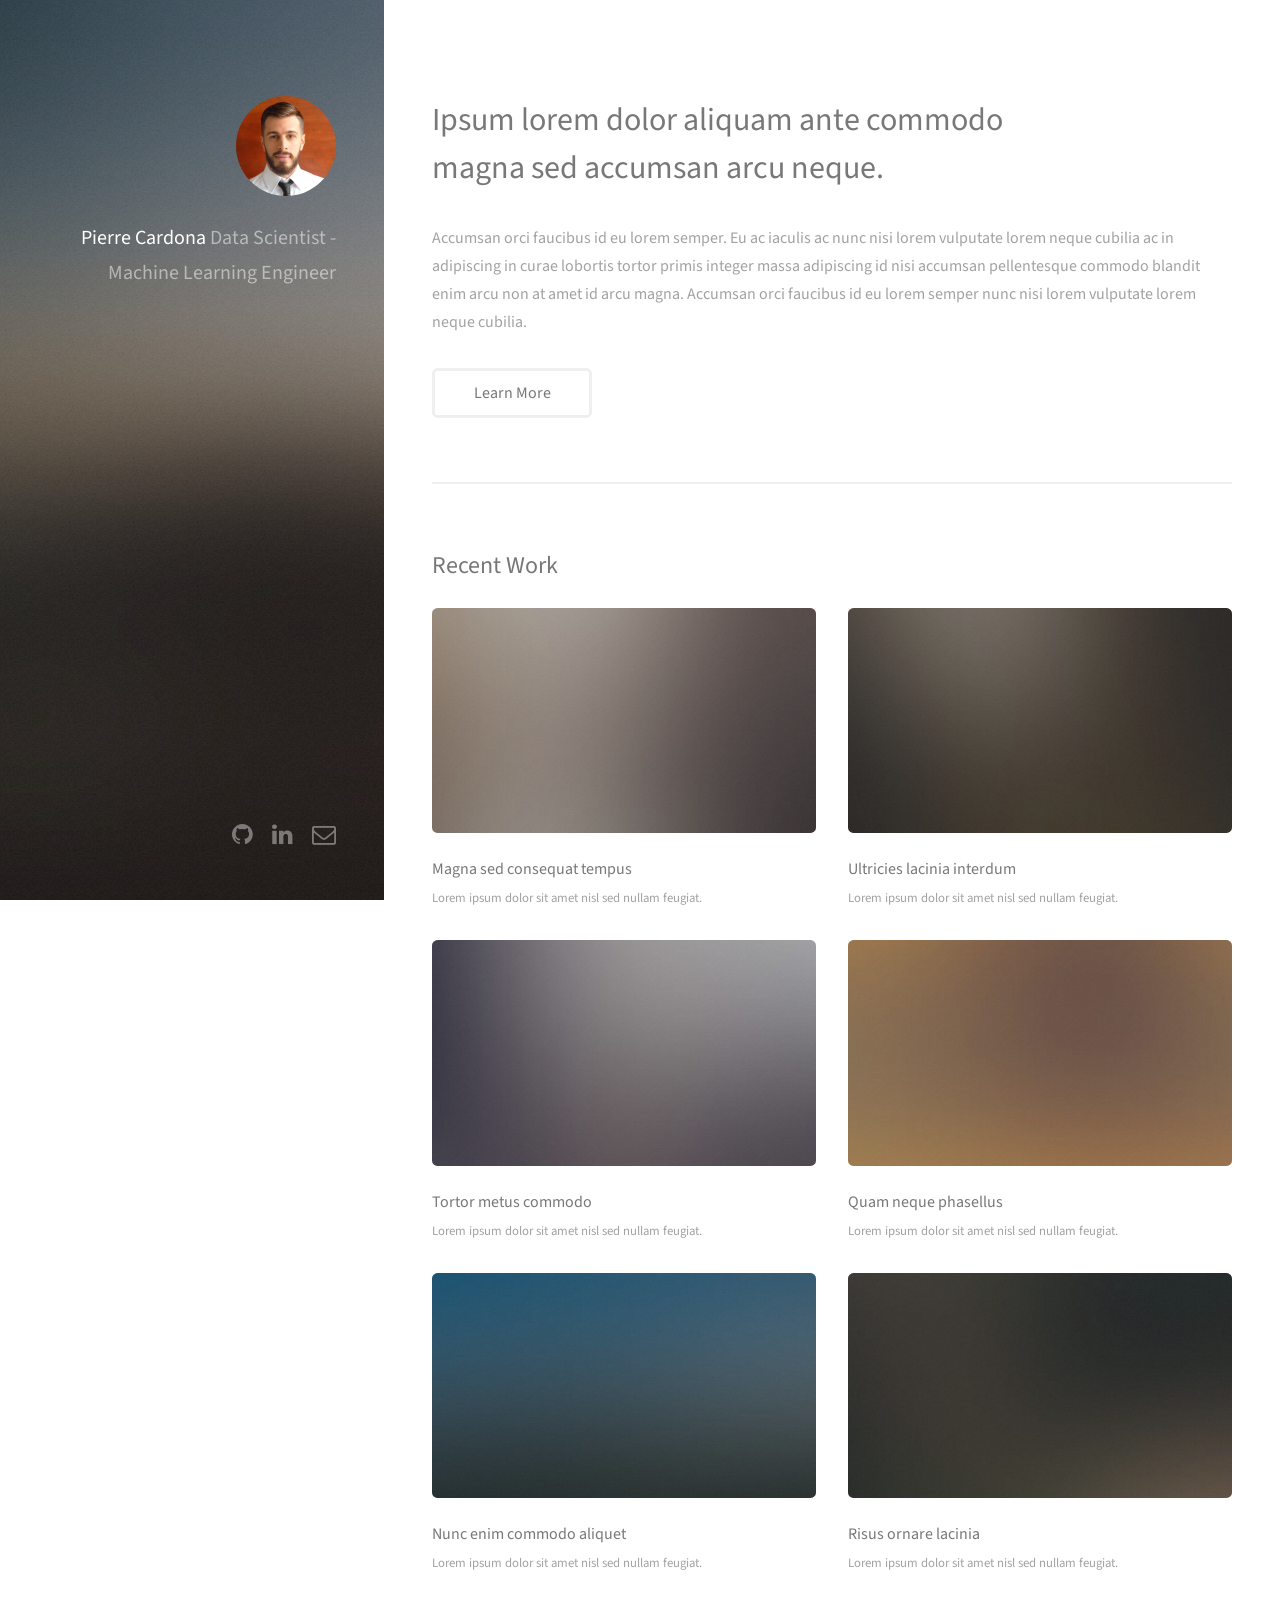
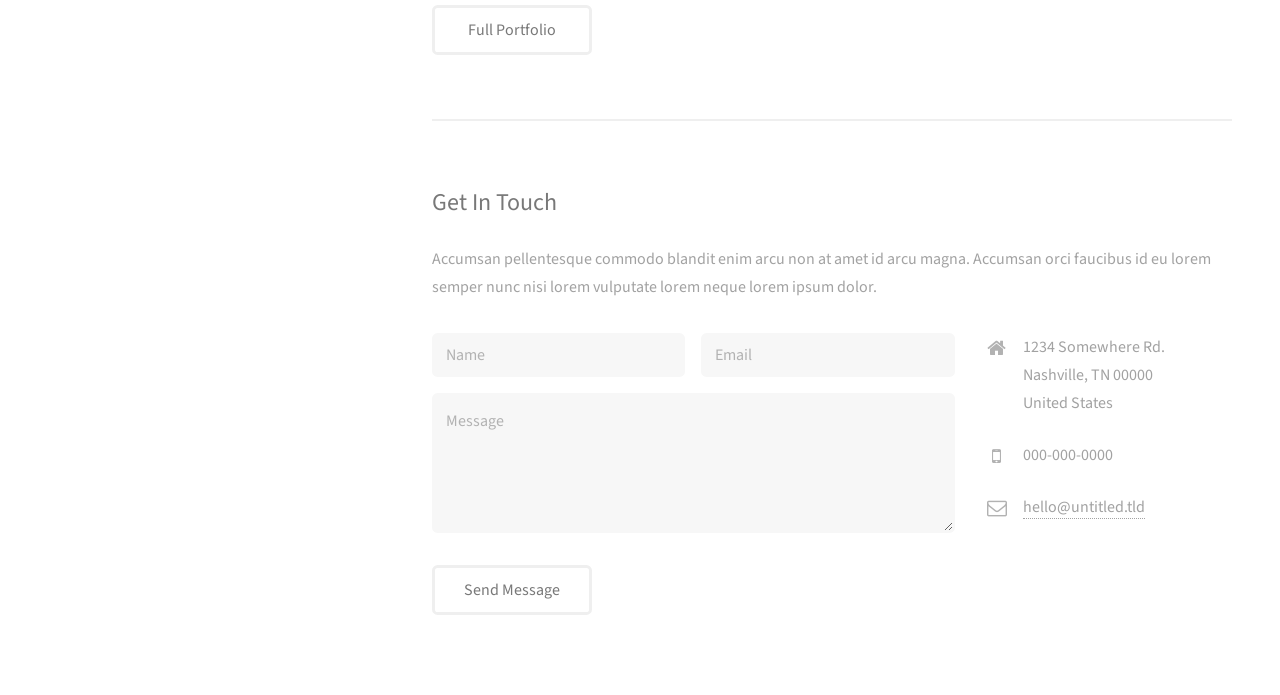
==== commit 8436fd6e: "update" ====
--- a/index.html
+++ b/index.html
@@ -7,7 +7,7 @@
 <html>
 	<head>
 		<title>Strata by HTML5 UP</title>
-		<meta charset="utf-8" />
+		<meta charset="utf-8"  />
 		<meta name="viewport" content="width=device-width, initial-scale=1" />
 		<!--[if lte IE 8]><script src="assets/js/ie/html5shiv.js"></script><![endif]-->
 		<link rel="stylesheet" href="assets/css/main.css" />
@@ -19,9 +19,8 @@
 			<header id="header">
 				<div class="inner">
 					<a href="#" class="image avatar"><img src="images/avatar.jpg" alt="" /></a>
-					<h1><strong>I am Strata</strong>, a super simple<br />
-					responsive site template freebie<br />
-					crafted by <a href="http://html5up.net">HTML5 UP</a>.</h1>
+					<h1><strong>Pierre Cardona</strong> <br />
+					Data Scientist - Machine Learning Engineer </h1>
 				</div>
 			</header>
 
@@ -444,13 +443,9 @@
 			<footer id="footer">
 				<div class="inner">
 					<ul class="icons">
-						<li><a href="#" class="icon fa-twitter"><span class="label">Twitter</span></a></li>
 						<li><a href="#" class="icon fa-github"><span class="label">Github</span></a></li>
-						<li><a href="#" class="icon fa-dribbble"><span class="label">Dribbble</span></a></li>
+						<li><a href="#" class="icon fa-linkedin"><span class="label">LinkedIn</span></a></li>
 						<li><a href="#" class="icon fa-envelope-o"><span class="label">Email</span></a></li>
-					</ul>
-					<ul class="copyright">
-						<li>&copy; Untitled</li><li>Design: <a href="http://html5up.net">HTML5 UP</a></li>
 					</ul>
 				</div>
 			</footer>
@@ -464,4 +459,4 @@
 			<script src="assets/js/main.js"></script>
 
 	</body>
-</html>+</html>
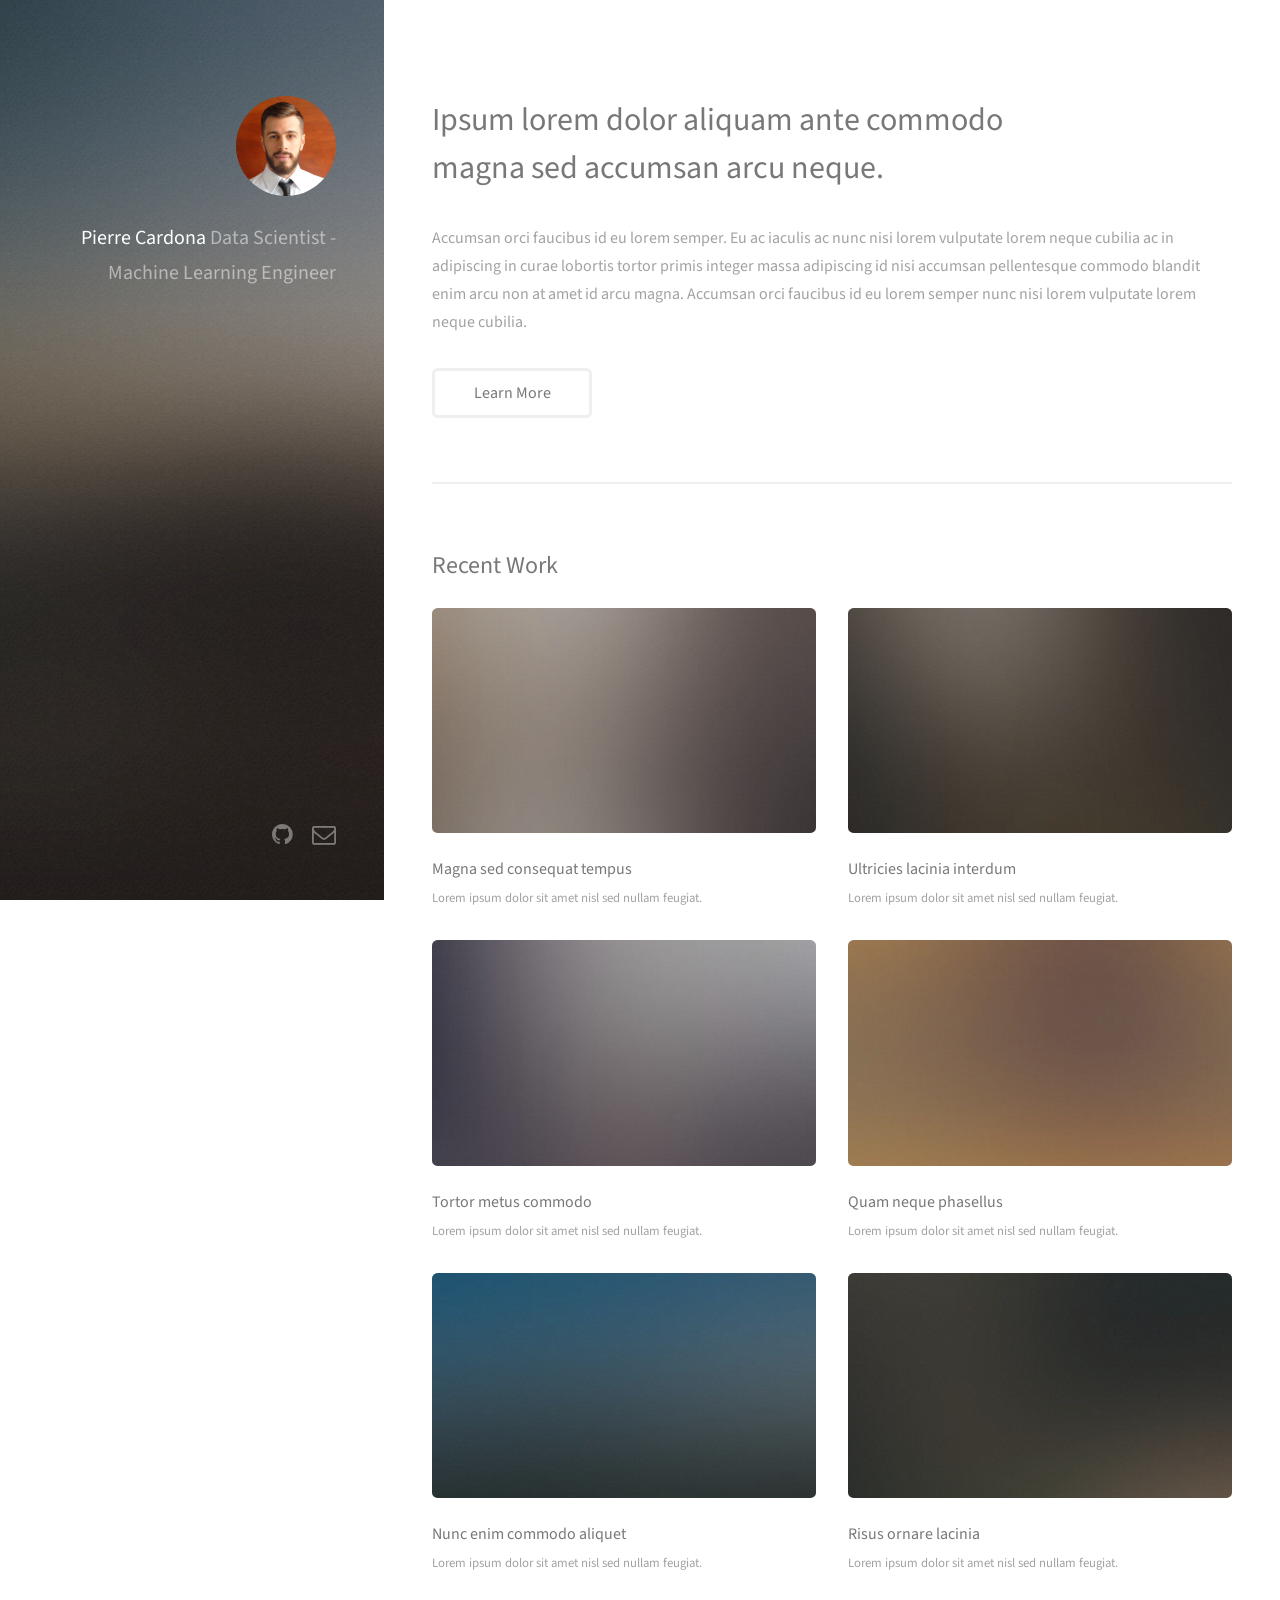
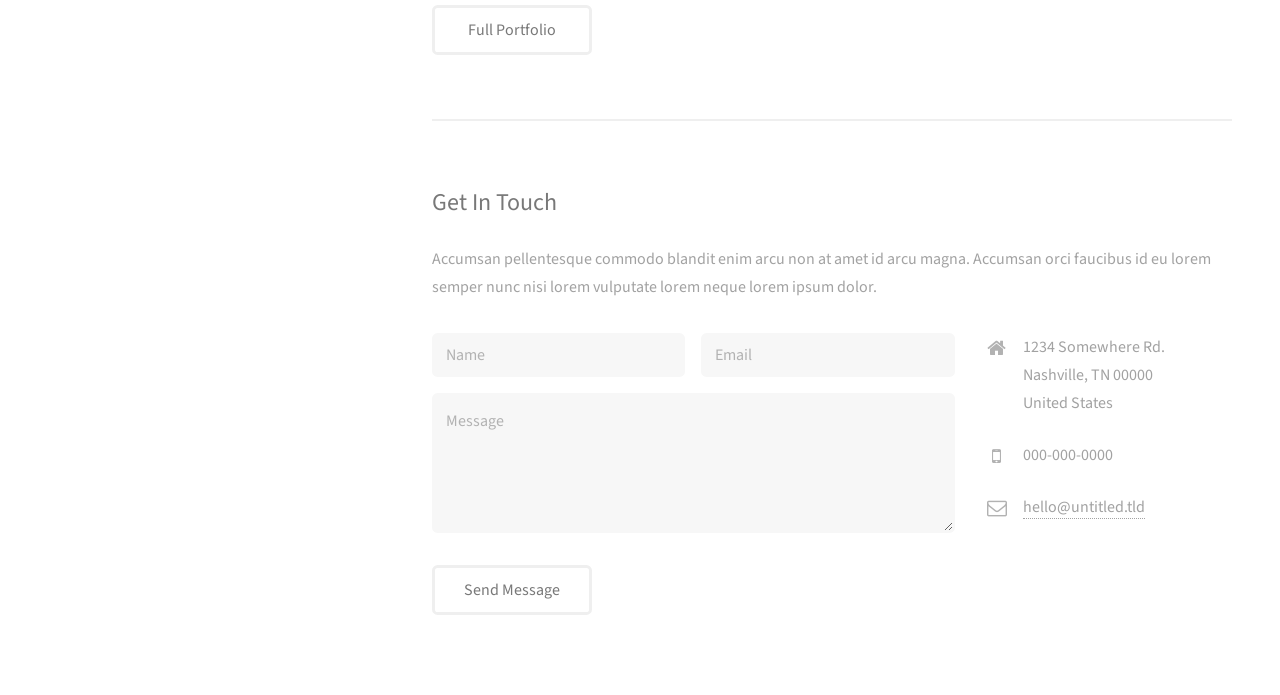
==== commit 68b5655f: "Update index.html" ====
--- a/index.html
+++ b/index.html
@@ -444,7 +444,6 @@
 				<div class="inner">
 					<ul class="icons">
 						<li><a href="#" class="icon fa-github"><span class="label">Github</span></a></li>
-						<li><a href="#" class="icon fa-linkedin"><span class="label">LinkedIn</span></a></li>
 						<li><a href="#" class="icon fa-envelope-o"><span class="label">Email</span></a></li>
 					</ul>
 				</div>
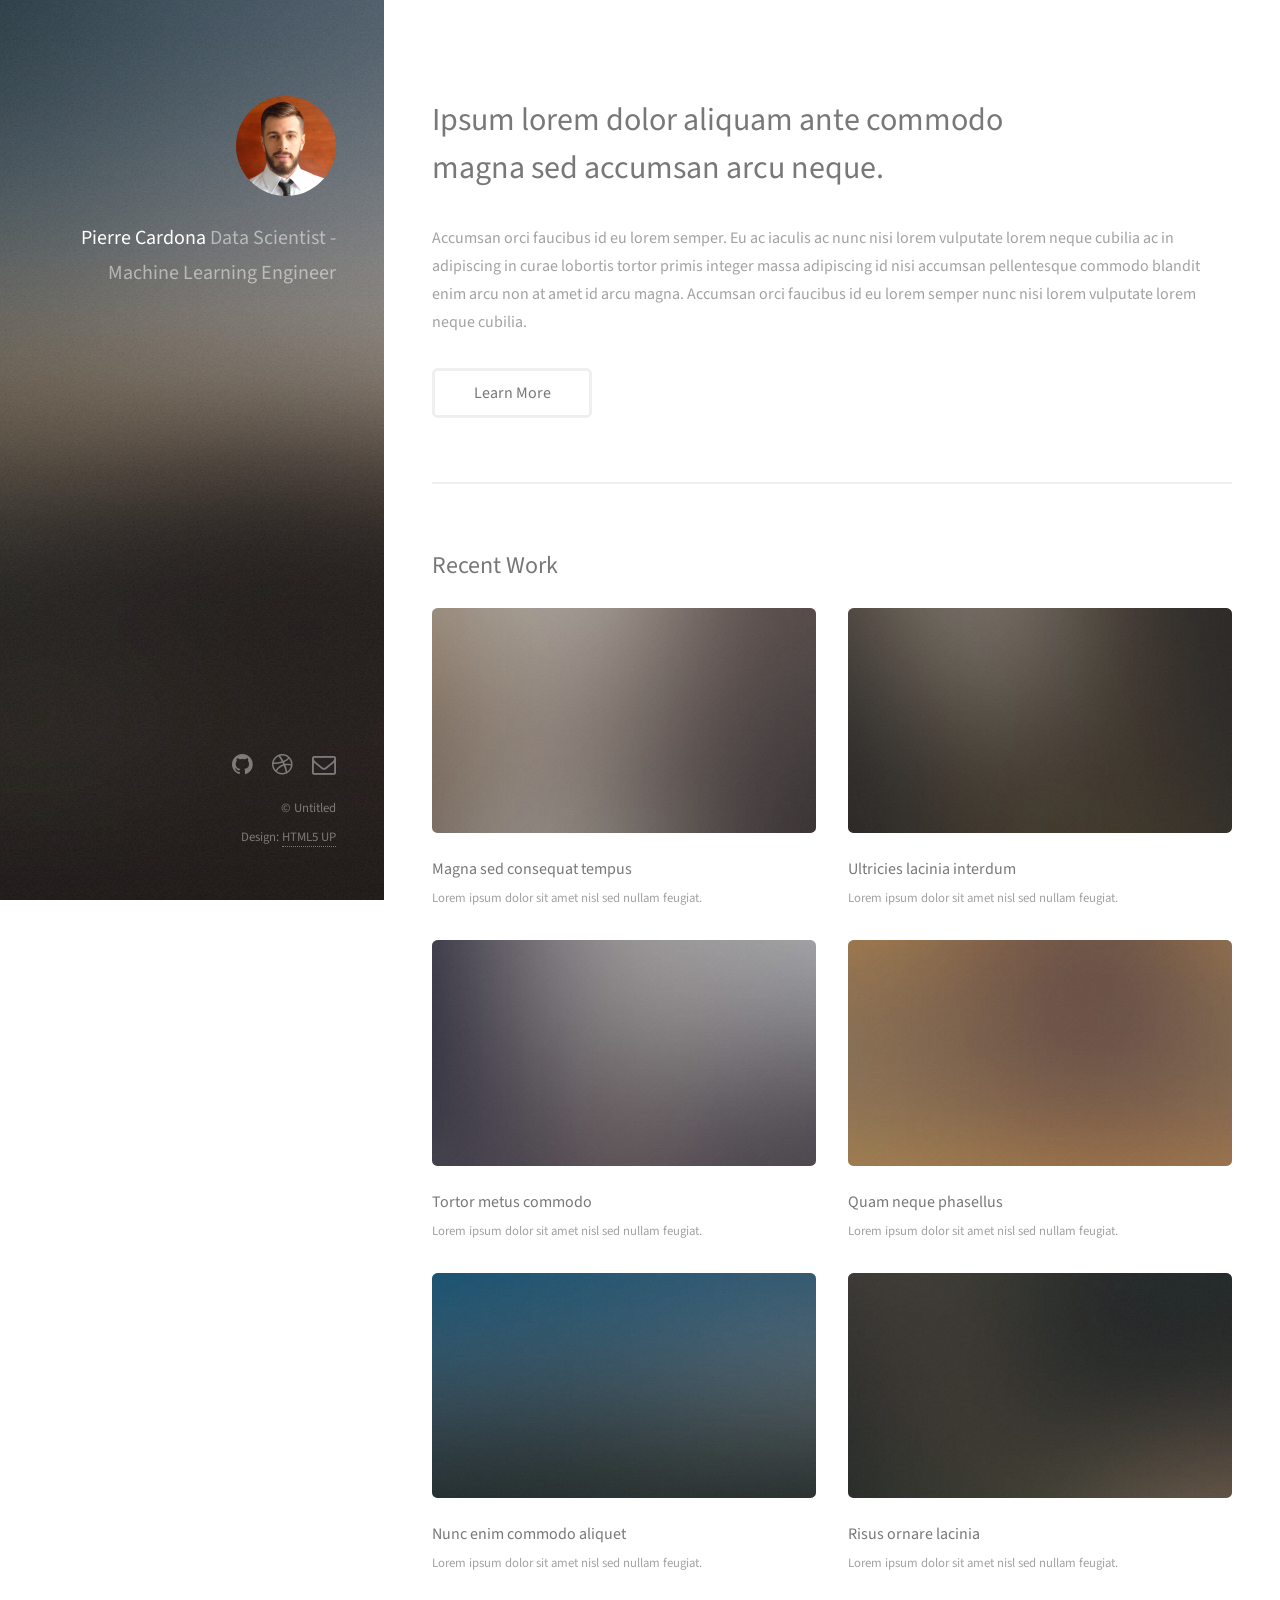
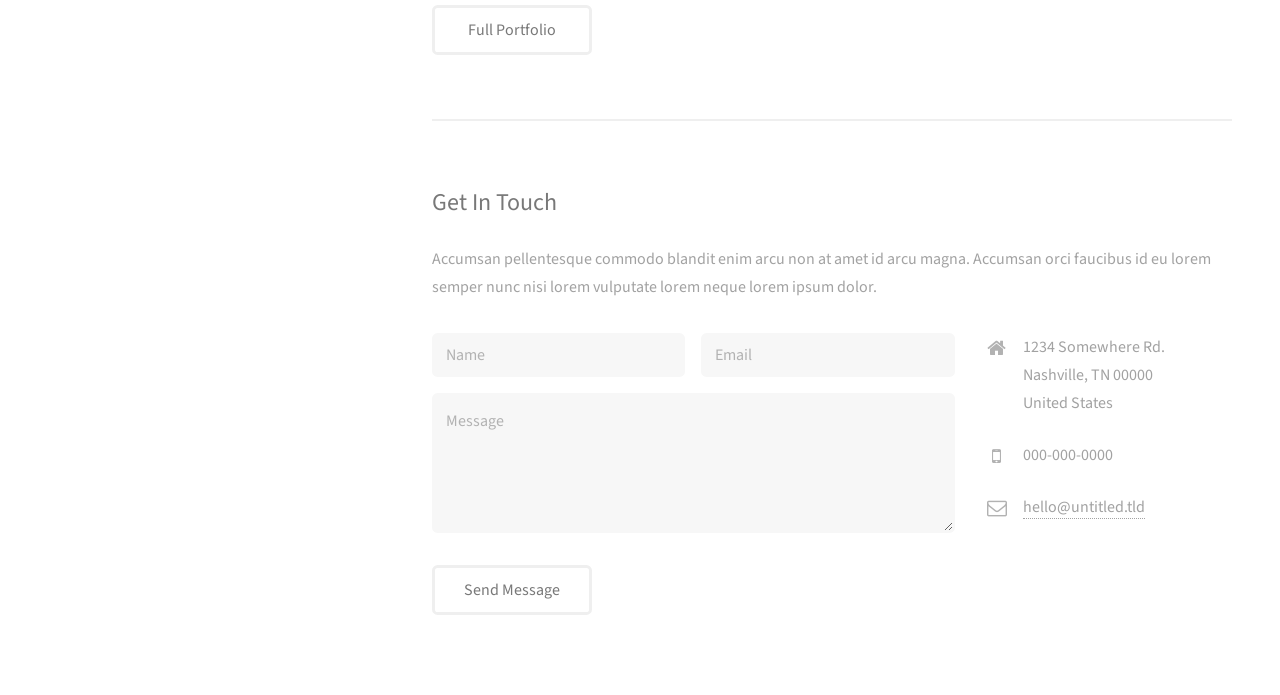
==== commit ac87582c: "Update index.html" ====
--- a/index.html
+++ b/index.html
@@ -444,7 +444,11 @@
 				<div class="inner">
 					<ul class="icons">
 						<li><a href="#" class="icon fa-github"><span class="label">Github</span></a></li>
+						<li><a href="#" class="icon fa-dribbble"><span class="label">Dribbble</span></a></li>
 						<li><a href="#" class="icon fa-envelope-o"><span class="label">Email</span></a></li>
+					</ul>
+					<ul class="copyright">
+						<li>&copy; Untitled</li><li>Design: <a href="http://html5up.net">HTML5 UP</a></li>
 					</ul>
 				</div>
 			</footer>
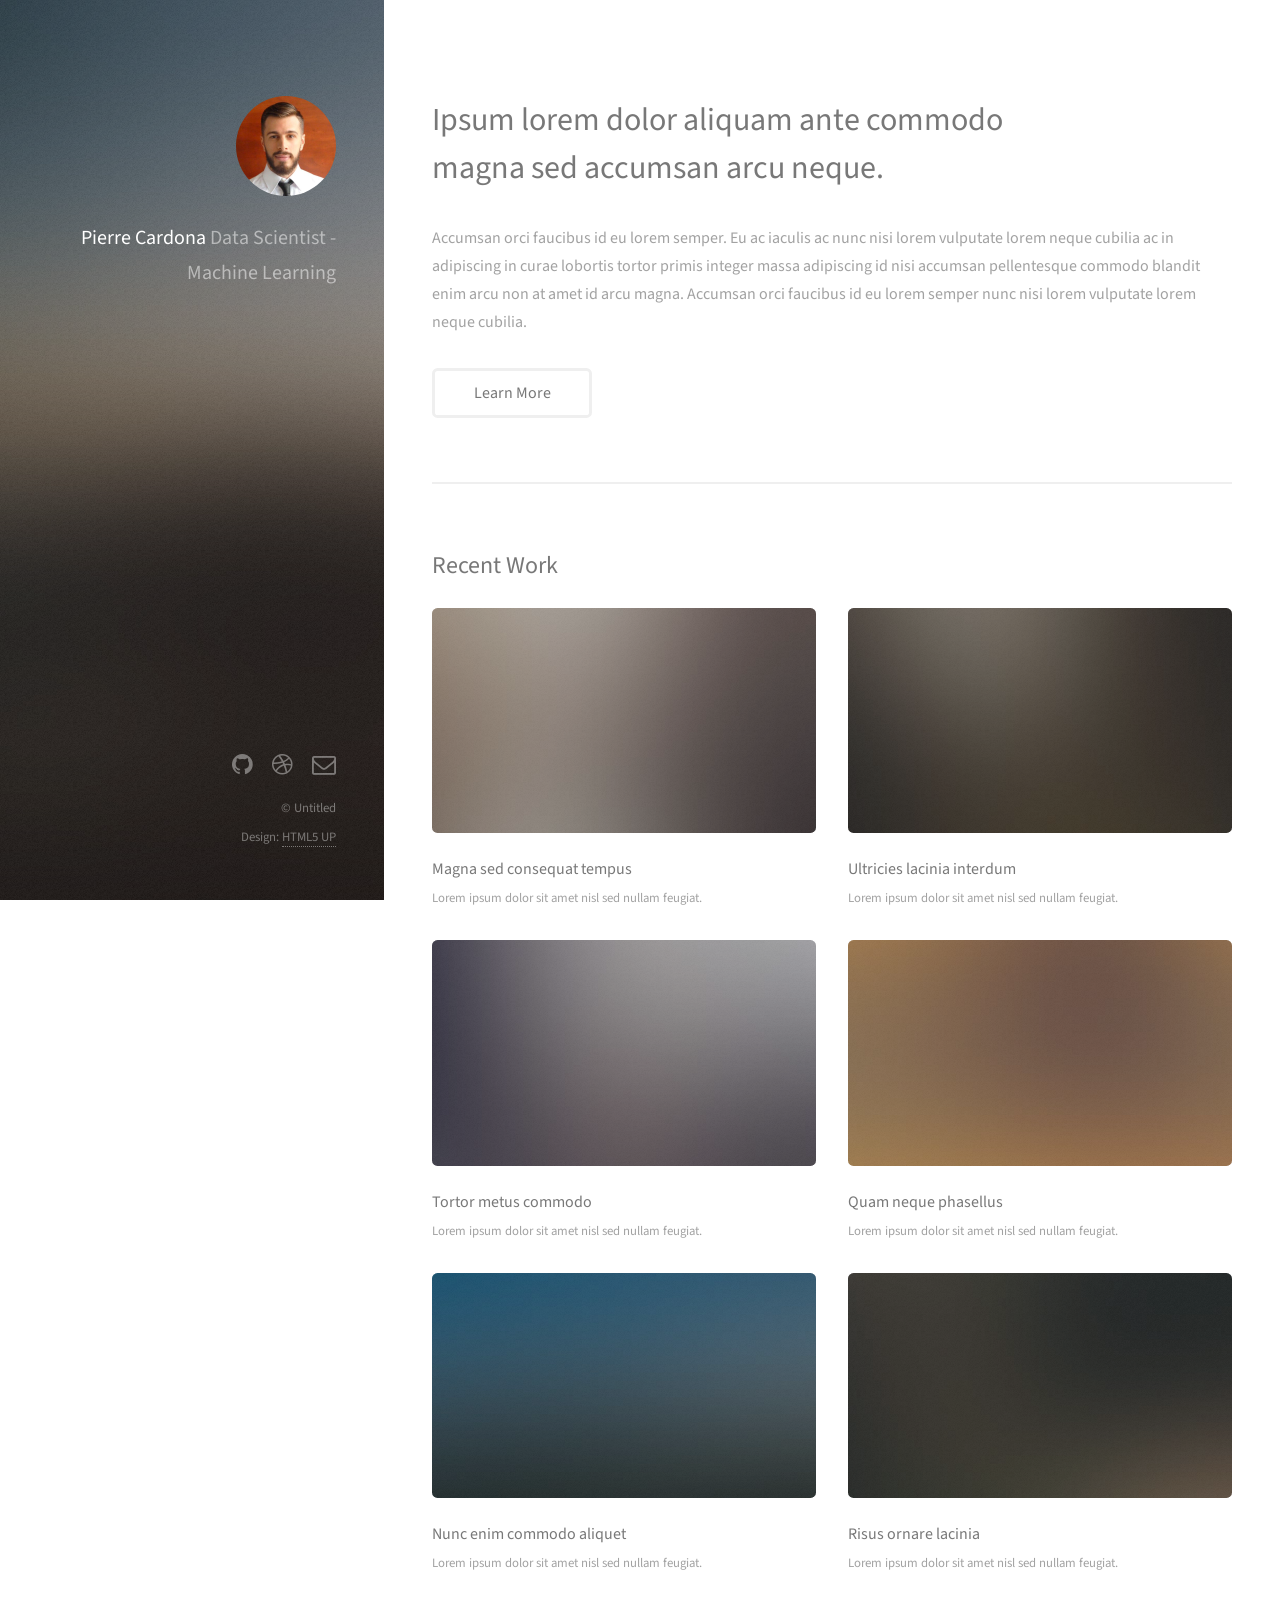
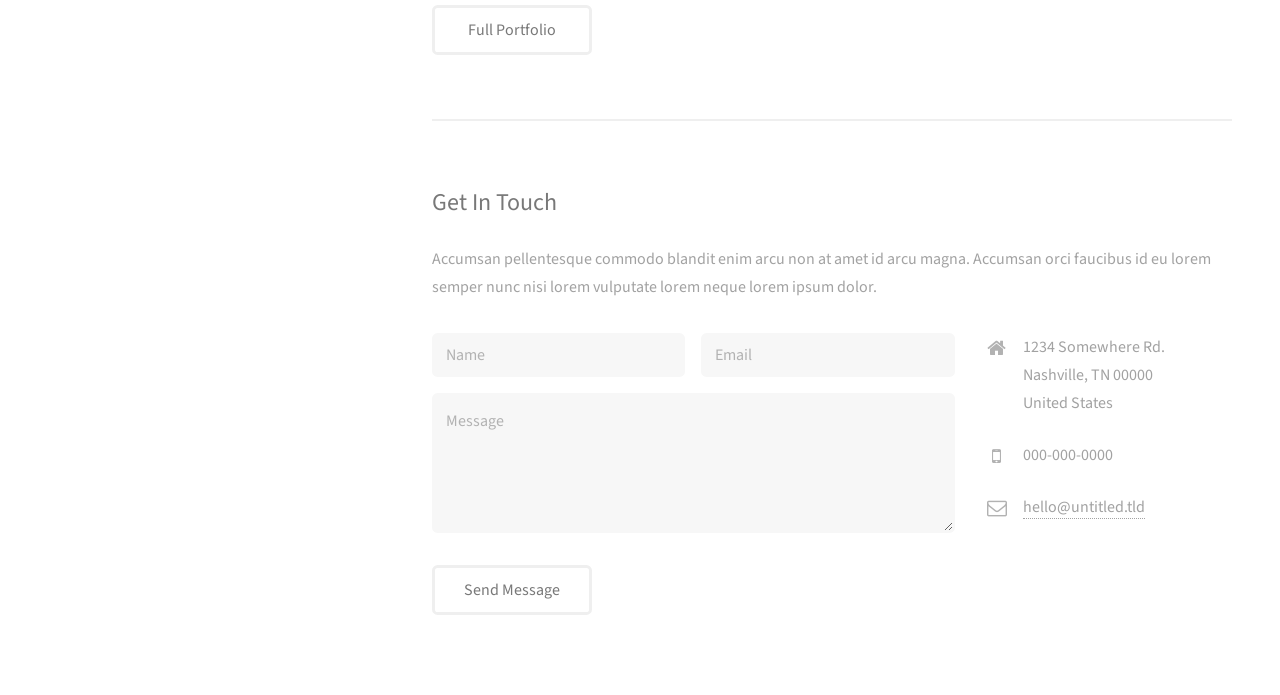
==== commit 23bade5a: "Update index.html" ====
--- a/index.html
+++ b/index.html
@@ -20,7 +20,7 @@
 				<div class="inner">
 					<a href="#" class="image avatar"><img src="images/avatar.jpg" alt="" /></a>
 					<h1><strong>Pierre Cardona</strong> <br />
-					Data Scientist - Machine Learning Engineer </h1>
+					Data Scientist - Machine Learning</h1>
 				</div>
 			</header>
 
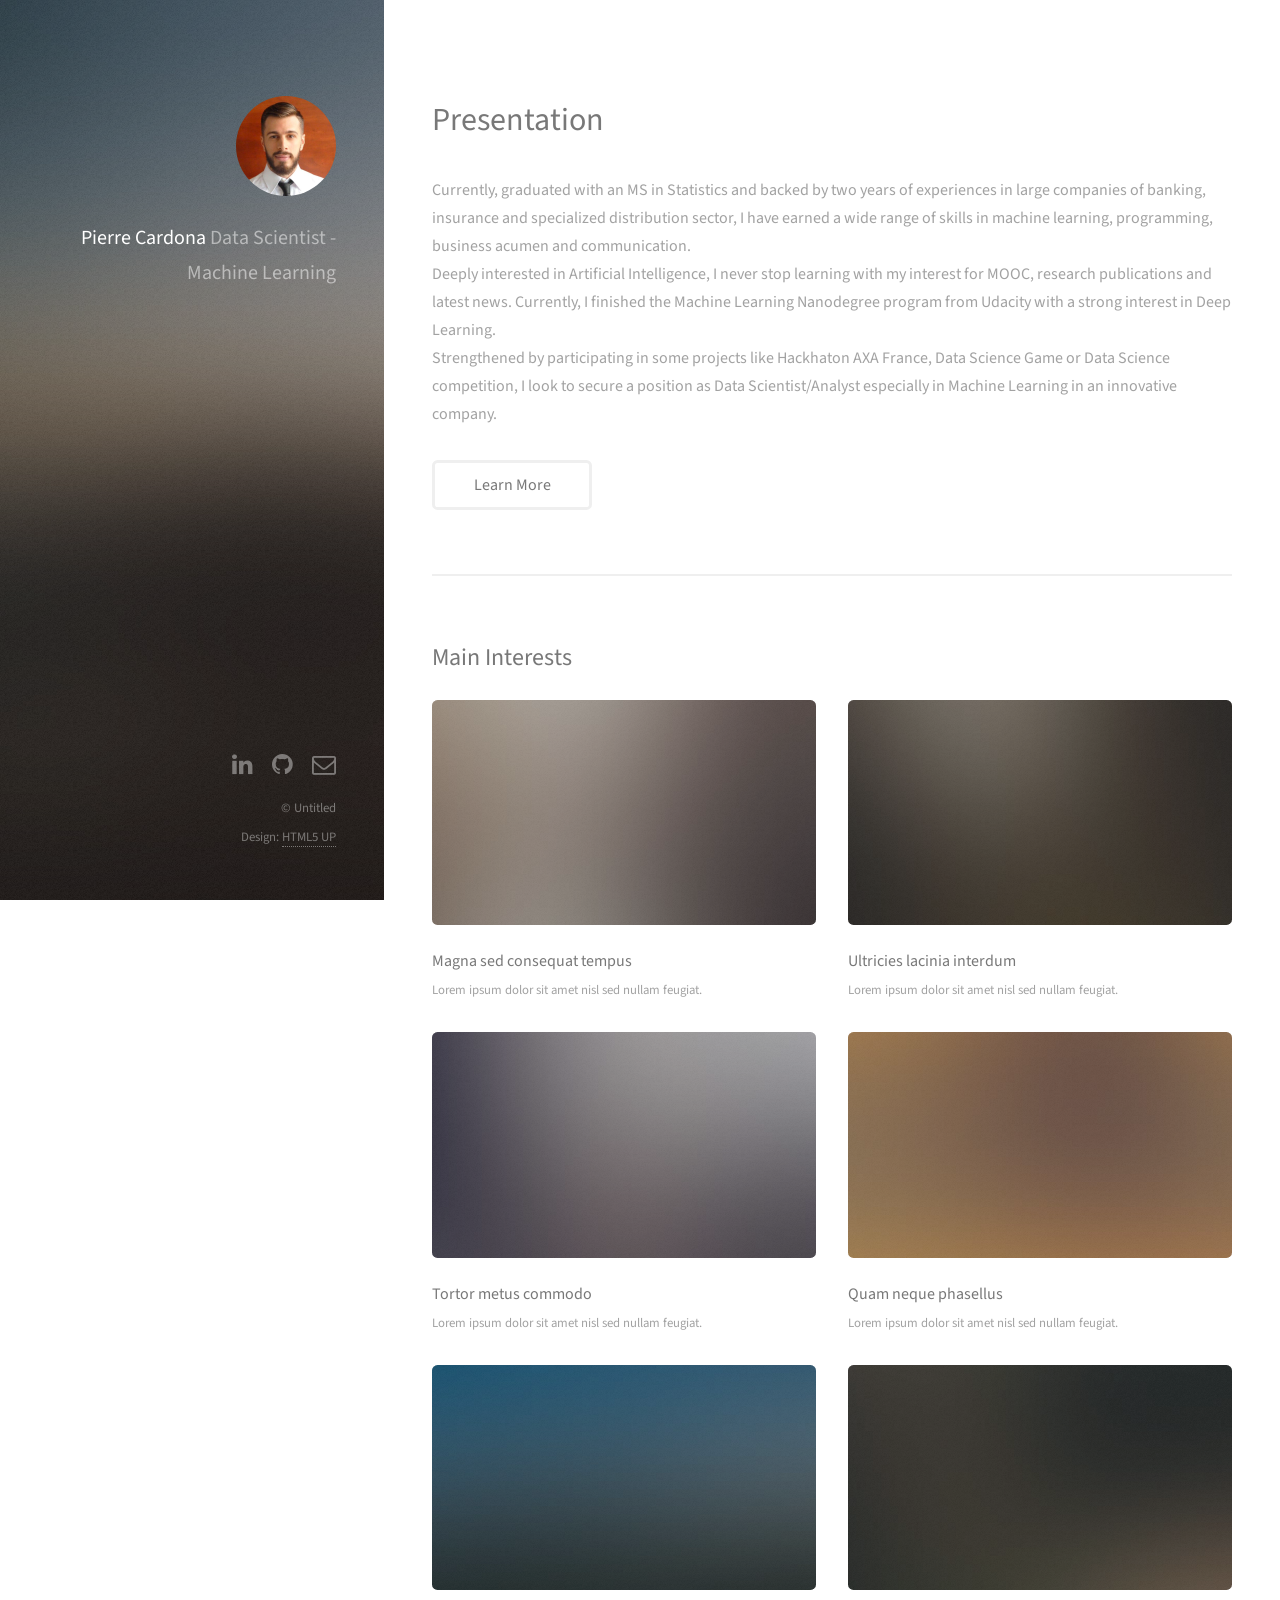
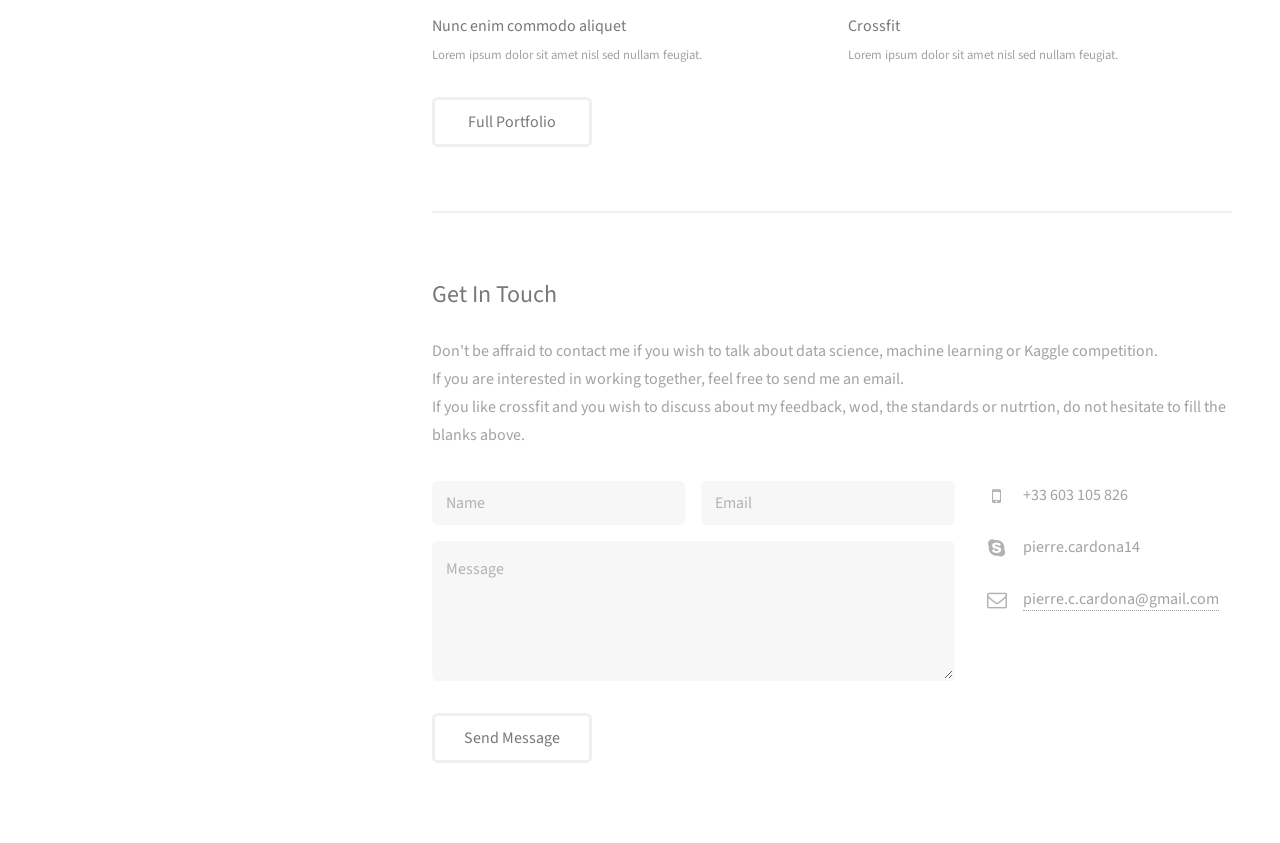
==== commit d9e79c25: "Update" ====
--- a/index.html
+++ b/index.html
@@ -19,7 +19,7 @@
 			<header id="header">
 				<div class="inner">
 					<a href="#" class="image avatar"><img src="images/avatar.jpg" alt="" /></a>
-					<h1><strong>Pierre Cardona</strong> <br />
+					<h1><strong>Pierre Cardona</strong> <br /><br />
 					Data Scientist - Machine Learning</h1>
 				</div>
 			</header>
@@ -30,10 +30,13 @@
 				<!-- One -->
 					<section id="one">
 						<header class="major">
-							<h2>Ipsum lorem dolor aliquam ante commodo<br />
-							magna sed accumsan arcu neque.</h2>
+							<h2>Presentation
 						</header>
-						<p>Accumsan orci faucibus id eu lorem semper. Eu ac iaculis ac nunc nisi lorem vulputate lorem neque cubilia ac in adipiscing in curae lobortis tortor primis integer massa adipiscing id nisi accumsan pellentesque commodo blandit enim arcu non at amet id arcu magna. Accumsan orci faucibus id eu lorem semper nunc nisi lorem vulputate lorem neque cubilia.</p>
+						<p>Currently, graduated with an MS in Statistics and backed by two years of experiences in large companies of banking, insurance and specialized distribution sector, I have earned a wide range of skills in machine learning, programming, business acumen and communication. <br />
+
+						Deeply interested in Artificial Intelligence, I never stop learning with my interest for MOOC, research publications and latest news. Currently, I finished the Machine Learning Nanodegree program from Udacity with a strong interest in Deep Learning. <br />
+
+						Strengthened by participating in some projects like Hackhaton AXA France, Data Science Game or Data Science competition, I look to secure a position as Data Scientist/Analyst especially in Machine Learning in an innovative company.</p>
 						<ul class="actions">
 							<li><a href="#" class="button">Learn More</a></li>
 						</ul>
@@ -41,7 +44,7 @@
 
 				<!-- Two -->
 					<section id="two">
-						<h2>Recent Work</h2>
+						<h2>Main Interests</h2>
 						<div class="row">
 							<article class="6u 12u$(xsmall) work-item">
 								<a href="images/fulls/01.jpg" class="image fit thumb"><img src="images/thumbs/01.jpg" alt="" /></a>
@@ -70,7 +73,7 @@
 							</article>
 							<article class="6u$ 12u$(xsmall) work-item">
 								<a href="images/fulls/06.jpg" class="image fit thumb"><img src="images/thumbs/06.jpg" alt="" /></a>
-								<h3>Risus ornare lacinia</h3>
+								<h3>Crossfit</h3>
 								<p>Lorem ipsum dolor sit amet nisl sed nullam feugiat.</p>
 							</article>
 						</div>
@@ -79,10 +82,18 @@
 						</ul>
 					</section>
 
+
+
+
+
+
+
 				<!-- Three -->
 					<section id="three">
 						<h2>Get In Touch</h2>
-						<p>Accumsan pellentesque commodo blandit enim arcu non at amet id arcu magna. Accumsan orci faucibus id eu lorem semper nunc nisi lorem vulputate lorem neque lorem ipsum dolor.</p>
+						<p> Don't be affraid to contact me if you wish to talk about data science, machine learning or Kaggle competition. <br />
+						If you are interested in working together, feel free to send me an email. <br />
+						If you like crossfit and you wish to discuss about my feedback, wod, the standards or nutrtion, do not hesitate to fill the blanks above.  </p>
 						<div class="row">
 							<div class="8u 12u$(small)">
 								<form method="post" action="#">
@@ -99,18 +110,16 @@
 							<div class="4u$ 12u$(small)">
 								<ul class="labeled-icons">
 									<li>
-										<h3 class="icon fa-home"><span class="label">Address</span></h3>
-										1234 Somewhere Rd.<br />
-										Nashville, TN 00000<br />
-										United States
+										<h3 class="icon fa-mobile"><span class="label">Phone</span></h3>
+										+33 603 105 826
 									</li>
-									<li>
-										<h3 class="icon fa-mobile"><span class="label">Phone</span></h3>
-										000-000-0000
+																		<li>
+										<h3 class="icon fa-skype"><span class="label">Skype</span></h3>
+										pierre.cardona14
 									</li>
 									<li>
 										<h3 class="icon fa-envelope-o"><span class="label">Email</span></h3>
-										<a href="#">hello@untitled.tld</a>
+										<a href="#">pierre.c.cardona@gmail.com</a>
 									</li>
 								</ul>
 							</div>
@@ -443,8 +452,8 @@
 			<footer id="footer">
 				<div class="inner">
 					<ul class="icons">
-						<li><a href="#" class="icon fa-github"><span class="label">Github</span></a></li>
-						<li><a href="#" class="icon fa-dribbble"><span class="label">Dribbble</span></a></li>
+						<li><a href="https://ie.linkedin.com/in/pierre-cardona-1024" class="icon fa-linkedin"><span class="label">LinkedIn</span></a></li>
+						<li><a href="https://github.com/PierreC1024" class="icon fa-github"><span class="label">Github</span></a></li>
 						<li><a href="#" class="icon fa-envelope-o"><span class="label">Email</span></a></li>
 					</ul>
 					<ul class="copyright">
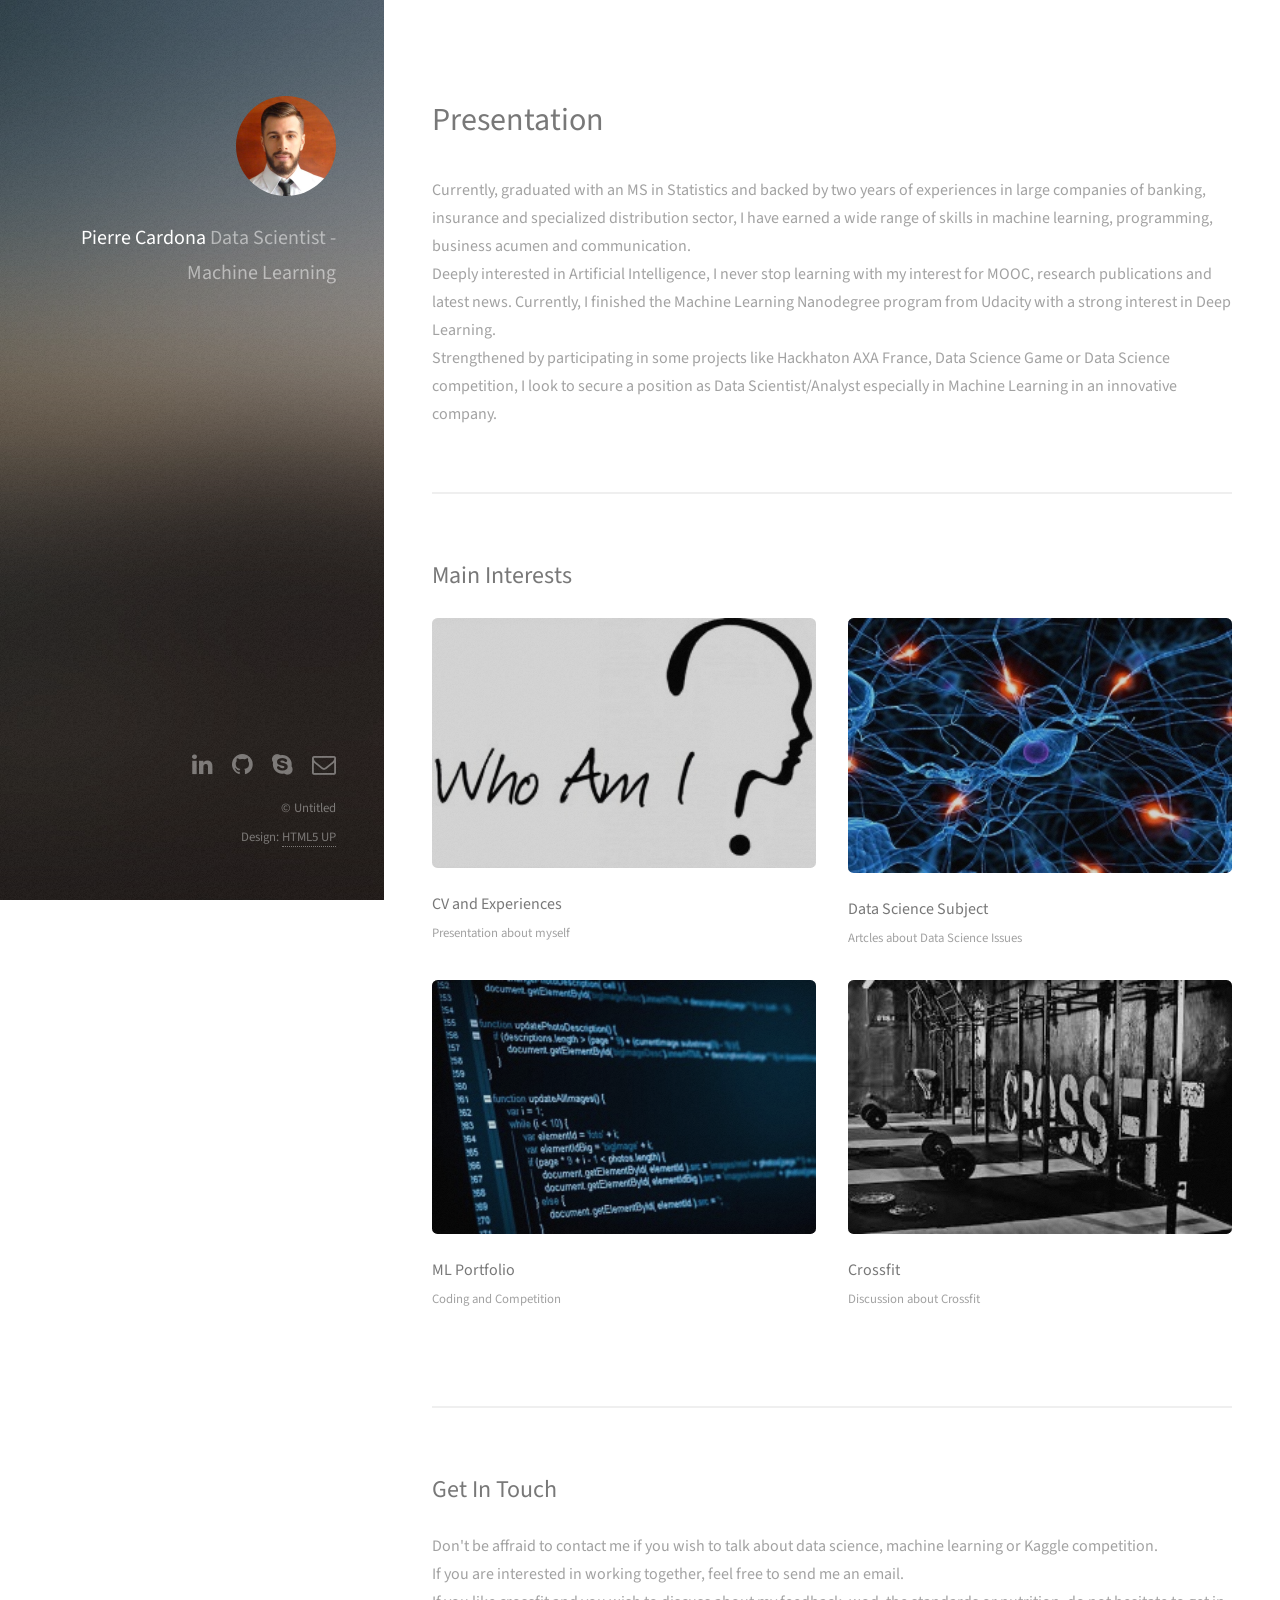
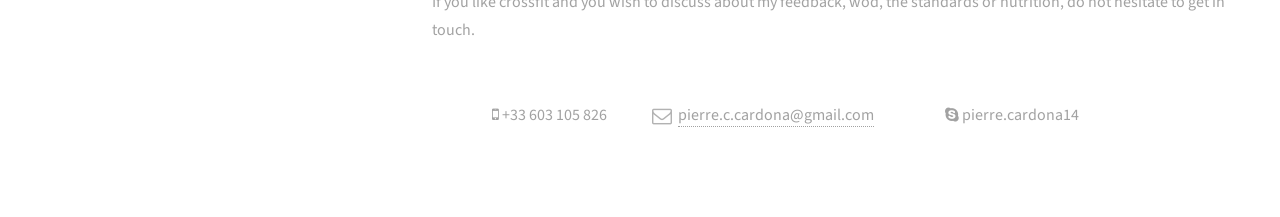
==== commit 46ac7ff2: "up" ====
--- a/index.html
+++ b/index.html
@@ -6,7 +6,7 @@
 -->
 <html>
 	<head>
-		<title>Strata by HTML5 UP</title>
+		<title>Pierre-Cardona-ML</title>
 		<meta charset="utf-8"  />
 		<meta name="viewport" content="width=device-width, initial-scale=1" />
 		<!--[if lte IE 8]><script src="assets/js/ie/html5shiv.js"></script><![endif]-->
@@ -22,10 +22,25 @@
 					<h1><strong>Pierre Cardona</strong> <br /><br />
 					Data Scientist - Machine Learning</h1>
 				</div>
+			
 			</header>
 
 		<!-- Main -->
 			<div id="main">
+
+					<!--section id="one-bis">
+						<div class="row">
+							<ul class="actions">
+
+								<li><a href="#" class="button special">CV and Experiences</a></li>
+								<li><a href="#" class="button special">Data Science Articles</a></li>
+								<li><a href="#" class="button special">ML Portfolio</a></li>
+								<li><a href="#" class="button special">Crossfit</a></li>
+							</ul>
+						</div>
+					</section>
+
+
 
 				<!-- One -->
 					<section id="one">
@@ -37,49 +52,35 @@
 						Deeply interested in Artificial Intelligence, I never stop learning with my interest for MOOC, research publications and latest news. Currently, I finished the Machine Learning Nanodegree program from Udacity with a strong interest in Deep Learning. <br />
 
 						Strengthened by participating in some projects like Hackhaton AXA France, Data Science Game or Data Science competition, I look to secure a position as Data Scientist/Analyst especially in Machine Learning in an innovative company.</p>
-						<ul class="actions">
-							<li><a href="#" class="button">Learn More</a></li>
-						</ul>
 					</section>
+
+
 
 				<!-- Two -->
 					<section id="two">
 						<h2>Main Interests</h2>
 						<div class="row">
 							<article class="6u 12u$(xsmall) work-item">
-								<a href="images/fulls/01.jpg" class="image fit thumb"><img src="images/thumbs/01.jpg" alt="" /></a>
-								<h3>Magna sed consequat tempus</h3>
-								<p>Lorem ipsum dolor sit amet nisl sed nullam feugiat.</p>
+								<a href="images/fulls/who.jpg" class="image fit thumb"><img src="images/thumbs/who.jpg" alt="" /></a>
+								<h3>CV and Experiences</h3>
+								<p>Presentation about myself</p>
 							</article>
 							<article class="6u$ 12u$(xsmall) work-item">
-								<a href="images/fulls/02.jpg" class="image fit thumb"><img src="images/thumbs/02.jpg" alt="" /></a>
-								<h3>Ultricies lacinia interdum</h3>
-								<p>Lorem ipsum dolor sit amet nisl sed nullam feugiat.</p>
+								<a href="images/fulls/nn.jpg" class="image fit thumb"><img src="images/thumbs/nn.jpg" alt="" /></a>
+								<h3>Data Science Subject</h3>
+								<p>Artcles about Data Science Issues</p>
 							</article>
 							<article class="6u 12u$(xsmall) work-item">
-								<a href="images/fulls/03.jpg" class="image fit thumb"><img src="images/thumbs/03.jpg" alt="" /></a>
-								<h3>Tortor metus commodo</h3>
-								<p>Lorem ipsum dolor sit amet nisl sed nullam feugiat.</p>
+								<a href="images/fulls/programming.jpg" class="image fit thumb"><img src="images/thumbs/programming.jpg" alt="" /></a>
+								<h3>ML Portfolio</h3>
+								<p>Coding and Competition</p>
 							</article>
 							<article class="6u$ 12u$(xsmall) work-item">
-								<a href="images/fulls/04.jpg" class="image fit thumb"><img src="images/thumbs/04.jpg" alt="" /></a>
-								<h3>Quam neque phasellus</h3>
-								<p>Lorem ipsum dolor sit amet nisl sed nullam feugiat.</p>
-							</article>
-							<article class="6u 12u$(xsmall) work-item">
-								<a href="images/fulls/05.jpg" class="image fit thumb"><img src="images/thumbs/05.jpg" alt="" /></a>
-								<h3>Nunc enim commodo aliquet</h3>
-								<p>Lorem ipsum dolor sit amet nisl sed nullam feugiat.</p>
-							</article>
-							<article class="6u$ 12u$(xsmall) work-item">
-								<a href="images/fulls/06.jpg" class="image fit thumb"><img src="images/thumbs/06.jpg" alt="" /></a>
+								<a href="images/fulls/crossfit.jpg" class="image fit thumb"><img src="images/thumbs/crossfit.jpg" alt="" /></a>
 								<h3>Crossfit</h3>
-								<p>Lorem ipsum dolor sit amet nisl sed nullam feugiat.</p>
+								<p> Discussion about Crossfit</p>
 							</article>
 						</div>
-						<ul class="actions">
-							<li><a href="#" class="button">Full Portfolio</a></li>
-						</ul>
 					</section>
 
 
@@ -93,360 +94,28 @@
 						<h2>Get In Touch</h2>
 						<p> Don't be affraid to contact me if you wish to talk about data science, machine learning or Kaggle competition. <br />
 						If you are interested in working together, feel free to send me an email. <br />
-						If you like crossfit and you wish to discuss about my feedback, wod, the standards or nutrtion, do not hesitate to fill the blanks above.  </p>
-						<div class="row">
-							<div class="8u 12u$(small)">
-								<form method="post" action="#">
-									<div class="row uniform 50%">
-										<div class="6u 12u$(xsmall)"><input type="text" name="name" id="name" placeholder="Name" /></div>
-										<div class="6u$ 12u$(xsmall)"><input type="email" name="email" id="email" placeholder="Email" /></div>
-										<div class="12u$"><textarea name="message" id="message" placeholder="Message" rows="4"></textarea></div>
-									</div>
-								</form>
-								<ul class="actions">
-									<li><input type="submit" value="Send Message" /></li>
-								</ul>
-							</div>
-							<div class="4u$ 12u$(small)">
+						If you like crossfit and you wish to discuss about my feedback, wod, the standards or nutrition, do not hesitate to get in touch.  </p>
+						<div class="inner">
 								<ul class="labeled-icons">
 									<li>
-										<h3 class="icon fa-mobile"><span class="label">Phone</span></h3>
+										<a class="icon fa-mobile"><span class="label">Phone</span></a>
 										+33 603 105 826
-									</li>
-																		<li>
-										<h3 class="icon fa-skype"><span class="label">Skype</span></h3>
-										pierre.cardona14
 									</li>
 									<li>
 										<h3 class="icon fa-envelope-o"><span class="label">Email</span></h3>
-										<a href="#">pierre.c.cardona@gmail.com</a>
+										<a href="mailto:pierre.c.cardona@gmail.com ">pierre.c.cardona@gmail.com</a>
 									</li>
+									<li>
+										<a class="icon fa-skype"><span class="label">Skype</span></a>
+										pierre.cardona14
+									</li>
+
 								</ul>
-							</div>
 						</div>
 					</section>
+			</div>
 
-				<!-- Four -->
-				<!--
-					<section id="four">
-						<h2>Elements</h2>
 
-						<section>
-							<h4>Text</h4>
-							<p>This is <b>bold</b> and this is <strong>strong</strong>. This is <i>italic</i> and this is <em>emphasized</em>.
-							This is <sup>superscript</sup> text and this is <sub>subscript</sub> text.
-							This is <u>underlined</u> and this is code: <code>for (;;) { ... }</code>. Finally, <a href="#">this is a link</a>.</p>
-							<hr />
-							<header>
-								<h4>Heading with a Subtitle</h4>
-								<p>Lorem ipsum dolor sit amet nullam id egestas urna aliquam</p>
-							</header>
-							<p>Nunc lacinia ante nunc ac lobortis. Interdum adipiscing gravida odio porttitor sem non mi integer non faucibus ornare mi ut ante amet placerat aliquet. Volutpat eu sed ante lacinia sapien lorem accumsan varius montes viverra nibh in adipiscing blandit tempus accumsan.</p>
-							<header>
-								<h5>Heading with a Subtitle</h5>
-								<p>Lorem ipsum dolor sit amet nullam id egestas urna aliquam</p>
-							</header>
-							<p>Nunc lacinia ante nunc ac lobortis. Interdum adipiscing gravida odio porttitor sem non mi integer non faucibus ornare mi ut ante amet placerat aliquet. Volutpat eu sed ante lacinia sapien lorem accumsan varius montes viverra nibh in adipiscing blandit tempus accumsan.</p>
-							<hr />
-							<h2>Heading Level 2</h2>
-							<h3>Heading Level 3</h3>
-							<h4>Heading Level 4</h4>
-							<h5>Heading Level 5</h5>
-							<h6>Heading Level 6</h6>
-							<hr />
-							<h5>Blockquote</h5>
-							<blockquote>Fringilla nisl. Donec accumsan interdum nisi, quis tincidunt felis sagittis eget tempus euismod. Vestibulum ante ipsum primis in faucibus vestibulum. Blandit adipiscing eu felis iaculis volutpat ac adipiscing accumsan faucibus. Vestibulum ante ipsum primis in faucibus lorem ipsum dolor sit amet nullam adipiscing eu felis.</blockquote>
-							<h5>Preformatted</h5>
-							<pre><code>i = 0;
-
-while (!deck.isInOrder()) {
-print 'Iteration ' + i;
-deck.shuffle();
-i++;
-}
-
-print 'It took ' + i + ' iterations to sort the deck.';</code></pre>
-						</section>
-
-						<section>
-							<h4>Lists</h4>
-							<div class="row">
-								<div class="6u 12u$(xsmall)">
-									<h5>Unordered</h5>
-									<ul>
-										<li>Dolor pulvinar etiam magna etiam.</li>
-										<li>Sagittis adipiscing lorem eleifend.</li>
-										<li>Felis enim feugiat dolore viverra.</li>
-									</ul>
-									<h5>Alternate</h5>
-									<ul class="alt">
-										<li>Dolor pulvinar etiam magna etiam.</li>
-										<li>Sagittis adipiscing lorem eleifend.</li>
-										<li>Felis enim feugiat dolore viverra.</li>
-									</ul>
-								</div>
-								<div class="6u$ 12u$(xsmall)">
-									<h5>Ordered</h5>
-									<ol>
-										<li>Dolor pulvinar etiam magna etiam.</li>
-										<li>Etiam vel felis at lorem sed viverra.</li>
-										<li>Felis enim feugiat dolore viverra.</li>
-										<li>Dolor pulvinar etiam magna etiam.</li>
-										<li>Etiam vel felis at lorem sed viverra.</li>
-										<li>Felis enim feugiat dolore viverra.</li>
-									</ol>
-									<h5>Icons</h5>
-									<ul class="icons">
-										<li><a href="#" class="icon fa-twitter"><span class="label">Twitter</span></a></li>
-										<li><a href="#" class="icon fa-facebook"><span class="label">Facebook</span></a></li>
-										<li><a href="#" class="icon fa-instagram"><span class="label">Instagram</span></a></li>
-										<li><a href="#" class="icon fa-github"><span class="label">Github</span></a></li>
-										<li><a href="#" class="icon fa-dribbble"><span class="label">Dribbble</span></a></li>
-										<li><a href="#" class="icon fa-tumblr"><span class="label">Tumblr</span></a></li>
-									</ul>
-								</div>
-							</div>
-							<h5>Actions</h5>
-							<ul class="actions">
-								<li><a href="#" class="button special">Default</a></li>
-								<li><a href="#" class="button">Default</a></li>
-							</ul>
-							<ul class="actions small">
-								<li><a href="#" class="button special small">Small</a></li>
-								<li><a href="#" class="button small">Small</a></li>
-							</ul>
-							<div class="row">
-								<div class="6u 12u$(small)">
-									<ul class="actions vertical">
-										<li><a href="#" class="button special">Default</a></li>
-										<li><a href="#" class="button">Default</a></li>
-									</ul>
-								</div>
-								<div class="6u$ 12u$(small)">
-									<ul class="actions vertical small">
-										<li><a href="#" class="button special small">Small</a></li>
-										<li><a href="#" class="button small">Small</a></li>
-									</ul>
-								</div>
-								<div class="6u 12u$(small)">
-									<ul class="actions vertical">
-										<li><a href="#" class="button special fit">Default</a></li>
-										<li><a href="#" class="button fit">Default</a></li>
-									</ul>
-								</div>
-								<div class="6u$ 12u$(small)">
-									<ul class="actions vertical small">
-										<li><a href="#" class="button special small fit">Small</a></li>
-										<li><a href="#" class="button small fit">Small</a></li>
-									</ul>
-								</div>
-							</div>
-						</section>
-
-						<section>
-							<h4>Table</h4>
-							<h5>Default</h5>
-							<div class="table-wrapper">
-								<table>
-									<thead>
-										<tr>
-											<th>Name</th>
-											<th>Description</th>
-											<th>Price</th>
-										</tr>
-									</thead>
-									<tbody>
-										<tr>
-											<td>Item One</td>
-											<td>Ante turpis integer aliquet porttitor.</td>
-											<td>29.99</td>
-										</tr>
-										<tr>
-											<td>Item Two</td>
-											<td>Vis ac commodo adipiscing arcu aliquet.</td>
-											<td>19.99</td>
-										</tr>
-										<tr>
-											<td>Item Three</td>
-											<td> Morbi faucibus arcu accumsan lorem.</td>
-											<td>29.99</td>
-										</tr>
-										<tr>
-											<td>Item Four</td>
-											<td>Vitae integer tempus condimentum.</td>
-											<td>19.99</td>
-										</tr>
-										<tr>
-											<td>Item Five</td>
-											<td>Ante turpis integer aliquet porttitor.</td>
-											<td>29.99</td>
-										</tr>
-									</tbody>
-									<tfoot>
-										<tr>
-											<td colspan="2"></td>
-											<td>100.00</td>
-										</tr>
-									</tfoot>
-								</table>
-							</div>
-
-							<h5>Alternate</h5>
-							<div class="table-wrapper">
-								<table class="alt">
-									<thead>
-										<tr>
-											<th>Name</th>
-											<th>Description</th>
-											<th>Price</th>
-										</tr>
-									</thead>
-									<tbody>
-										<tr>
-											<td>Item One</td>
-											<td>Ante turpis integer aliquet porttitor.</td>
-											<td>29.99</td>
-										</tr>
-										<tr>
-											<td>Item Two</td>
-											<td>Vis ac commodo adipiscing arcu aliquet.</td>
-											<td>19.99</td>
-										</tr>
-										<tr>
-											<td>Item Three</td>
-											<td> Morbi faucibus arcu accumsan lorem.</td>
-											<td>29.99</td>
-										</tr>
-										<tr>
-											<td>Item Four</td>
-											<td>Vitae integer tempus condimentum.</td>
-											<td>19.99</td>
-										</tr>
-										<tr>
-											<td>Item Five</td>
-											<td>Ante turpis integer aliquet porttitor.</td>
-											<td>29.99</td>
-										</tr>
-									</tbody>
-									<tfoot>
-										<tr>
-											<td colspan="2"></td>
-											<td>100.00</td>
-										</tr>
-									</tfoot>
-								</table>
-							</div>
-						</section>
-
-						<section>
-							<h4>Buttons</h4>
-							<ul class="actions">
-								<li><a href="#" class="button special">Special</a></li>
-								<li><a href="#" class="button">Default</a></li>
-							</ul>
-							<ul class="actions">
-								<li><a href="#" class="button big">Big</a></li>
-								<li><a href="#" class="button">Default</a></li>
-								<li><a href="#" class="button small">Small</a></li>
-							</ul>
-							<ul class="actions fit">
-								<li><a href="#" class="button special fit">Fit</a></li>
-								<li><a href="#" class="button fit">Fit</a></li>
-							</ul>
-							<ul class="actions fit small">
-								<li><a href="#" class="button special fit small">Fit + Small</a></li>
-								<li><a href="#" class="button fit small">Fit + Small</a></li>
-							</ul>
-							<ul class="actions">
-								<li><a href="#" class="button special icon fa-download">Icon</a></li>
-								<li><a href="#" class="button icon fa-download">Icon</a></li>
-							</ul>
-							<ul class="actions">
-								<li><span class="button special disabled">Special</span></li>
-								<li><span class="button disabled">Default</span></li>
-							</ul>
-						</section>
-
-						<section>
-							<h4>Form</h4>
-							<form method="post" action="#">
-								<div class="row uniform 50%">
-									<div class="6u 12u$(xsmall)">
-										<input type="text" name="demo-name" id="demo-name" value="" placeholder="Name" />
-									</div>
-									<div class="6u$ 12u$(xsmall)">
-										<input type="email" name="demo-email" id="demo-email" value="" placeholder="Email" />
-									</div>
-									<div class="12u$">
-										<div class="select-wrapper">
-											<select name="demo-category" id="demo-category">
-												<option value="">- Category -</option>
-												<option value="1">Manufacturing</option>
-												<option value="1">Shipping</option>
-												<option value="1">Administration</option>
-												<option value="1">Human Resources</option>
-											</select>
-										</div>
-									</div>
-									<div class="4u 12u$(small)">
-										<input type="radio" id="demo-priority-low" name="demo-priority" checked>
-										<label for="demo-priority-low">Low Priority</label>
-									</div>
-									<div class="4u 12u$(small)">
-										<input type="radio" id="demo-priority-normal" name="demo-priority">
-										<label for="demo-priority-normal">Normal Priority</label>
-									</div>
-									<div class="4u$ 12u(small)">
-										<input type="radio" id="demo-priority-high" name="demo-priority">
-										<label for="demo-priority-high">High Priority</label>
-									</div>
-									<div class="6u 12u$(small)">
-										<input type="checkbox" id="demo-copy" name="demo-copy">
-										<label for="demo-copy">Email me a copy of this message</label>
-									</div>
-									<div class="6u$ 12u$(small)">
-										<input type="checkbox" id="demo-human" name="demo-human" checked>
-										<label for="demo-human">I am a human and not a robot</label>
-									</div>
-									<div class="12u$">
-										<textarea name="demo-message" id="demo-message" placeholder="Enter your message" rows="6"></textarea>
-									</div>
-									<div class="12u$">
-										<ul class="actions">
-											<li><input type="submit" value="Send Message" class="special" /></li>
-											<li><input type="reset" value="Reset" /></li>
-										</ul>
-									</div>
-								</div>
-							</form>
-						</section>
-
-						<section>
-							<h4>Image</h4>
-							<h5>Fit</h5>
-							<div class="box alt">
-								<div class="row 50% uniform">
-									<div class="12u$"><span class="image fit"><img src="images/fulls/05.jpg" alt="" /></span></div>
-									<div class="4u"><span class="image fit"><img src="images/thumbs/01.jpg" alt="" /></span></div>
-									<div class="4u"><span class="image fit"><img src="images/thumbs/02.jpg" alt="" /></span></div>
-									<div class="4u$"><span class="image fit"><img src="images/thumbs/03.jpg" alt="" /></span></div>
-									<div class="4u"><span class="image fit"><img src="images/thumbs/04.jpg" alt="" /></span></div>
-									<div class="4u"><span class="image fit"><img src="images/thumbs/05.jpg" alt="" /></span></div>
-									<div class="4u$"><span class="image fit"><img src="images/thumbs/06.jpg" alt="" /></span></div>
-									<div class="4u"><span class="image fit"><img src="images/thumbs/03.jpg" alt="" /></span></div>
-									<div class="4u"><span class="image fit"><img src="images/thumbs/02.jpg" alt="" /></span></div>
-									<div class="4u$"><span class="image fit"><img src="images/thumbs/01.jpg" alt="" /></span></div>
-								</div>
-							</div>
-							<h5>Left &amp; Right</h5>
-							<p><span class="image left"><img src="images/avatar.jpg" alt="" /></span>Fringilla nisl. Donec accumsan interdum nisi, quis tincidunt felis sagittis eget. tempus euismod. Vestibulum ante ipsum primis in faucibus vestibulum. Blandit adipiscing eu felis iaculis volutpat ac adipiscing accumsan eu faucibus. Integer ac pellentesque praesent tincidunt felis sagittis eget. tempus euismod. Vestibulum ante ipsum primis in faucibus vestibulum. Blandit adipiscing eu felis iaculis volutpat ac adipiscing accumsan eu faucibus. Integer ac pellentesque praesent. Donec accumsan interdum nisi, quis tincidunt felis sagittis eget. tempus euismod. Vestibulum ante ipsum primis in faucibus vestibulum. Blandit adipiscing eu felis iaculis volutpat ac adipiscing accumsan eu faucibus. Integer ac pellentesque praesent tincidunt felis sagittis eget. tempus euismod. Vestibulum ante ipsum primis in faucibus vestibulum. Blandit adipiscing eu felis iaculis volutpat ac adipiscing accumsan eu faucibus. Integer ac pellentesque praesent.</p>
-							<p><span class="image right"><img src="images/avatar.jpg" alt="" /></span>Fringilla nisl. Donec accumsan interdum nisi, quis tincidunt felis sagittis eget. tempus euismod. Vestibulum ante ipsum primis in faucibus vestibulum. Blandit adipiscing eu felis iaculis volutpat ac adipiscing accumsan eu faucibus. Integer ac pellentesque praesent tincidunt felis sagittis eget. tempus euismod. Vestibulum ante ipsum primis in faucibus vestibulum. Blandit adipiscing eu felis iaculis volutpat ac adipiscing accumsan eu faucibus. Integer ac pellentesque praesent. Donec accumsan interdum nisi, quis tincidunt felis sagittis eget. tempus euismod. Vestibulum ante ipsum primis in faucibus vestibulum. Blandit adipiscing eu felis iaculis volutpat ac adipiscing accumsan eu faucibus. Integer ac pellentesque praesent tincidunt felis sagittis eget. tempus euismod. Vestibulum ante ipsum primis in faucibus vestibulum. Blandit adipiscing eu felis iaculis volutpat ac adipiscing accumsan eu faucibus. Integer ac pellentesque praesent.</p>
-						</section>
-
-					</section>
-				-->
-
-			</div>
 
 		<!-- Footer -->
 			<footer id="footer">
@@ -454,7 +123,8 @@
 					<ul class="icons">
 						<li><a href="https://ie.linkedin.com/in/pierre-cardona-1024" class="icon fa-linkedin"><span class="label">LinkedIn</span></a></li>
 						<li><a href="https://github.com/PierreC1024" class="icon fa-github"><span class="label">Github</span></a></li>
-						<li><a href="#" class="icon fa-envelope-o"><span class="label">Email</span></a></li>
+						<li><a href="skype:pierre.cardona14?chat" class="icon fa-skype"><span class="label">Skype</span></a></li>
+						<li><a href="mailto:pierre.c.cardona@gmail.com" class="icon fa-envelope-o"><span class="label">Email</span></a></li>
 					</ul>
 					<ul class="copyright">
 						<li>&copy; Untitled</li><li>Design: <a href="http://html5up.net">HTML5 UP</a></li>
--- a/assets/css/main.css
+++ b/assets/css/main.css
@@ -2220,8 +2220,9 @@
 		}
 
 			ul.labeled-icons li {
+				display: inline-block;
 				line-height: 1.75em;
-				margin: 1.5em 0 0 0;
+				margin: 1.5em 0.5em 0.5em 1.5em;
 				padding-left: 2.25em;
 				position: relative;
 			}
@@ -2240,7 +2241,7 @@
 					position: absolute;
 					text-align: center;
 					top: 0;
-					width: 1em;
+					width: 2em;
 				}
 
 	dl {
@@ -2535,6 +2536,7 @@
 
 	#footer .icons {
 		margin: 1em 0 0 0;
+		
 	}
 
 		#footer .icons a {
